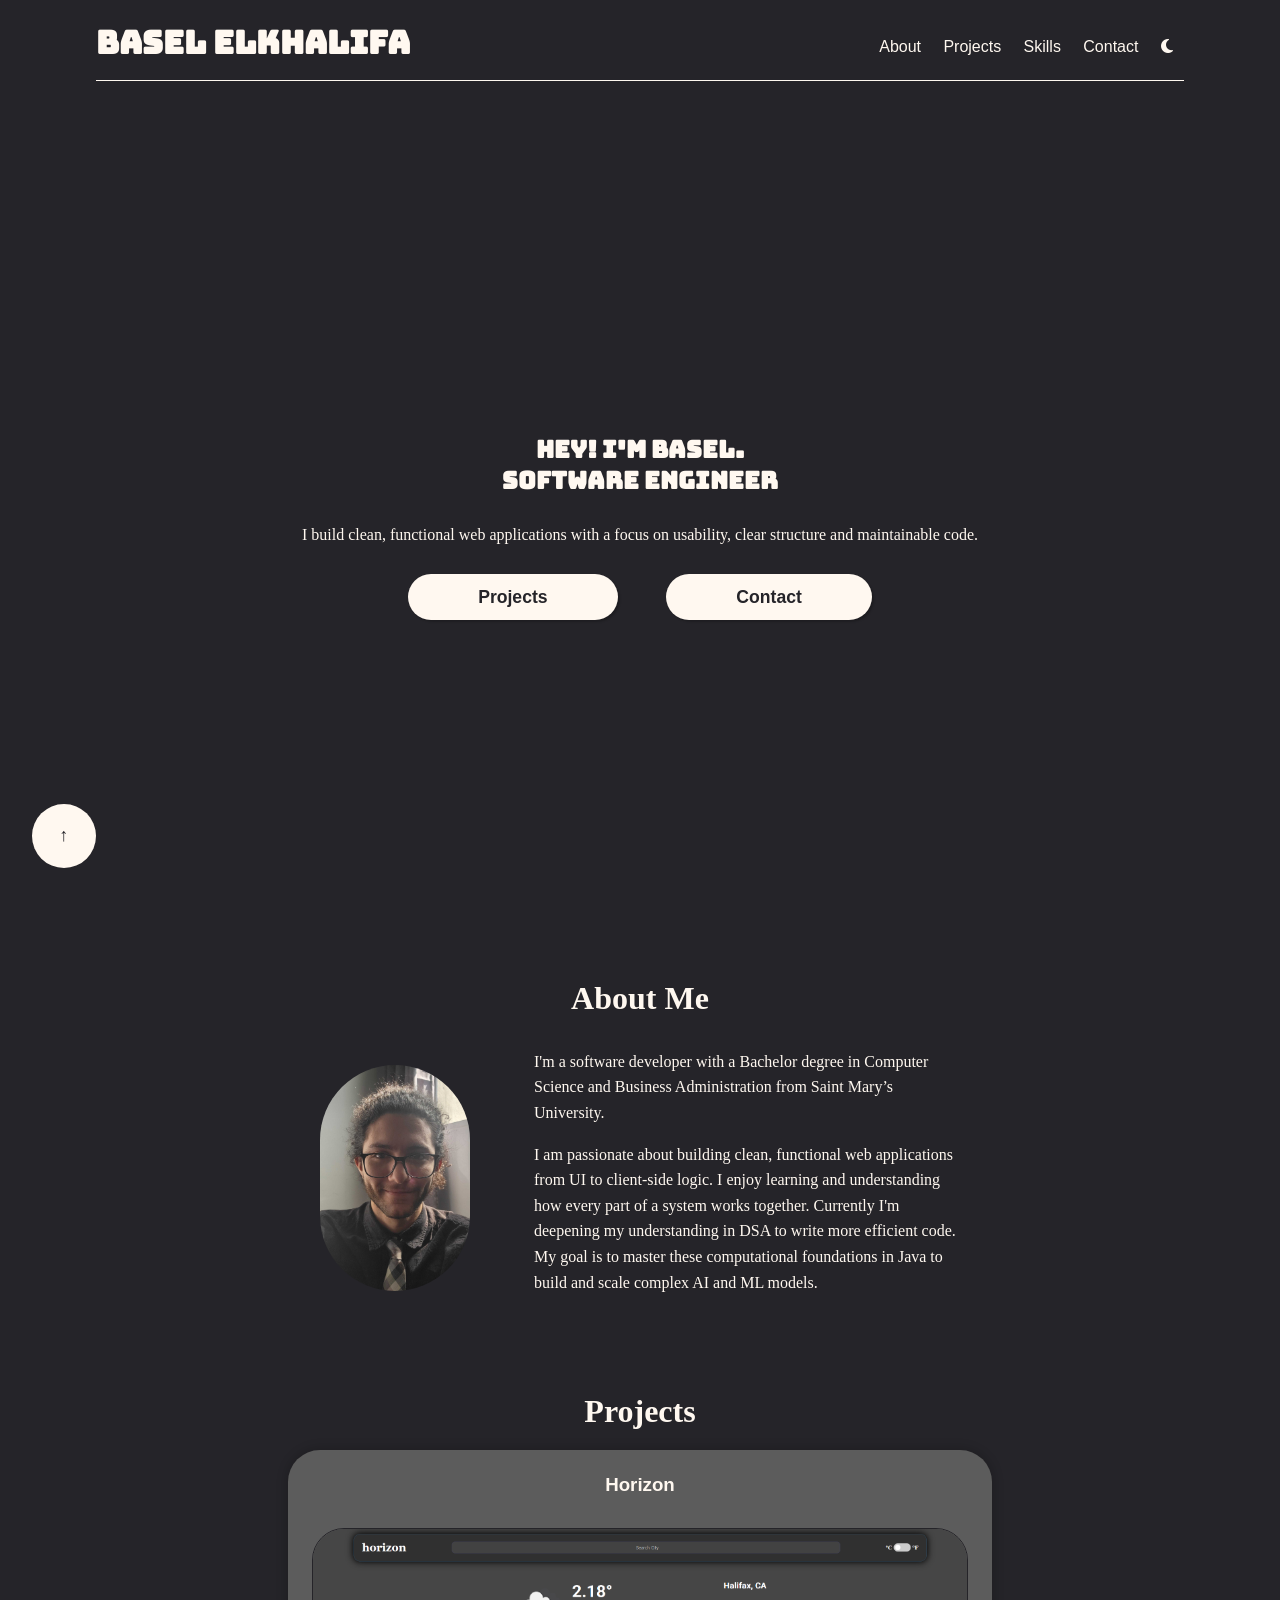
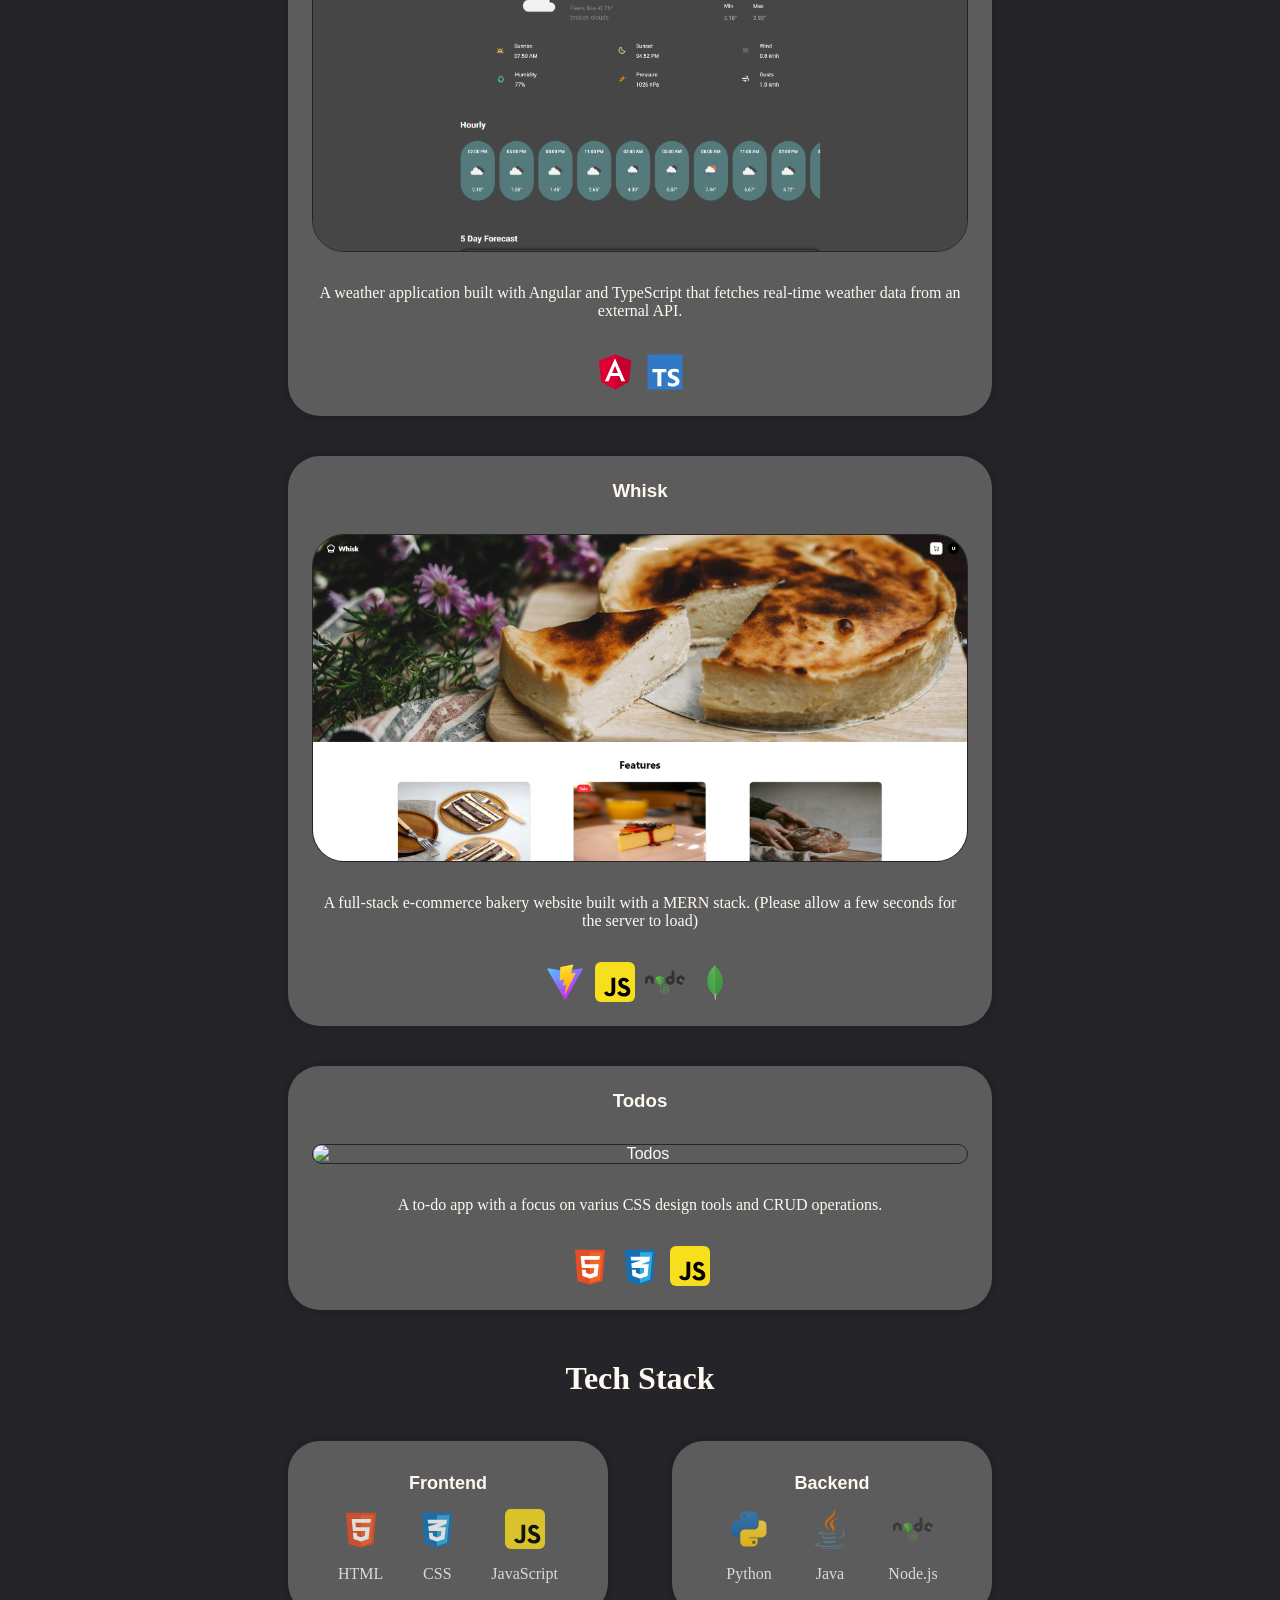
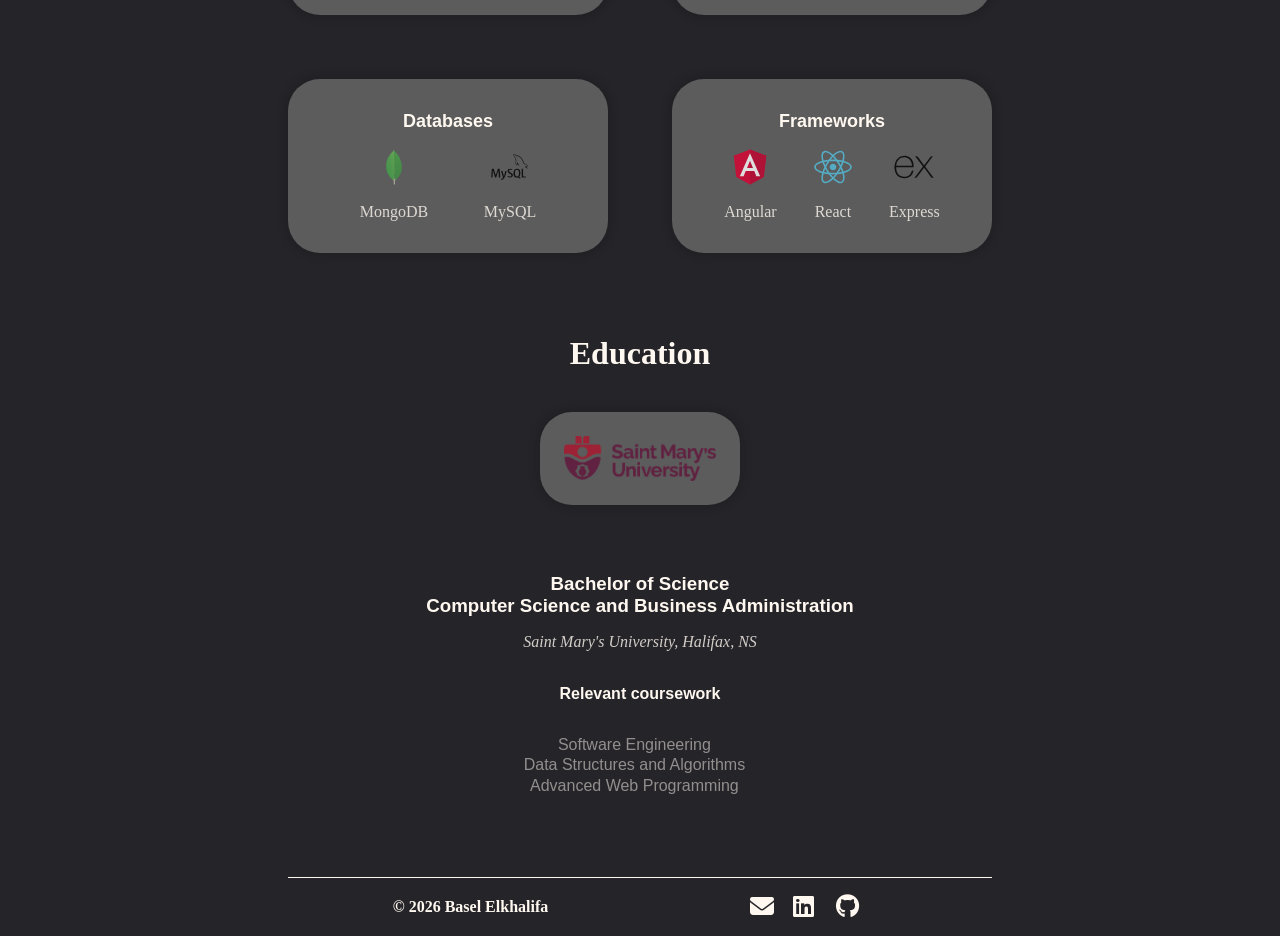
==== index.html @ 052d99d9 "updates" ====
<!doctype html>
<html lang="en">
  <head>
    <meta charset="UTF-8" />
    <meta name="viewport" content="width=device-width, initial-scale=1.0" />
    <title>Basel Elkhalifa</title>

    <!-- CSS -->
    <link rel="stylesheet" href="portfolio.css" />

    <!-- Fonts -->
    <link rel="preconnect" href="https://fonts.googleapis.com" />
    <link rel="preconnect" href="https://fonts.gstatic.com" crossorigin />
    <link
      href="https://fonts.googleapis.com/css2?family=Bungee&family=Roboto:ital,wght@0,100..900;1,100..900&display=swap"
      rel="stylesheet"
    />
    <link
      rel="stylesheet"
      href="https://cdnjs.cloudflare.com/ajax/libs/font-awesome/6.7.2/css/all.min.css"
      integrity="sha512-Evv84Mr4kqVGRNSgIGL/F/aIDqQb7xQ2vcrdIwxfjThSH8CSR7PBEakCr51Ck+w+/U6swU2Im1vVX0SVk9ABhg=="
      crossorigin="anonymous"
      referrerpolicy="no-referrer"
    />
    <script src="components/header.js" type="text/javascript" defer></script>
    <script src="components/footer.js" type="text/javascript" defer></script>
  </head>
  <body>
    <header-component></header-component>
    <main>
      <!-- landing page with call to action -->
      <section class="home" id="home">
        <h1>
          Hey! I'm Basel. <br />
          Software Engineer
        </h1>
        <p>
          I build clean, functional web applications with a focus on usability, clear structure and maintainable code.
        </p>
        <div class="btn-wrapper">
          <a href="#projects" class="calltoact">Projects</a>
          <a href="#contact" class="calltoact">Contact</a>
        </div>
      </section>

      <!-- About section -->
      <section class="about" id="about">
        <h2>About Me</h2>
        <div class="about-container">
          <div class="about-image">
            <img src="images/pic.jpg" alt="" class="headshot" />
          </div>
          <div class="about-entry">
            <p>
              I'm a software developer with a Bachelor degree in Computer Science
              and Business Administration from Saint Mary’s University.
            </p>
            <p>
              I am passionate about building clean, functional web applications from UI to client-side logic. I enjoy learning and understanding
              how every part of a system works together. Currently I'm deepening my understanding in DSA to write more 
              efficient code. My goal is to master these computational foundations in Java to build and scale complex AI and ML models.
            </p>
          </div>
        </div>
      </section>

      <!-- projects section -->
      <section class="projects" id="projects">
        <h2>Projects</h2>
        <div id="project-container" class="project-container"></div>
      </section>

      <!-- skills section -->
      <section class="skills-section" id="skills-section">
        <h2>Tech Stack</h2>
        <div class="skills">
          <div class="skill">
            <h3>Frontend</h3>
            <div class="skills-container">
              <div class="skill-card">
                <img src="images/svgs/html5.svg" alt="" />
                <p>HTML</p>
              </div>
              <div class="skill-card">
                <img src="images/svgs/css3.svg" alt="" />
                <p>CSS</p>
              </div>
              <div class="skill-card">
                <img src="images/svgs/javascript.svg" alt="" />
                <p>JavaScript</p>
              </div>
            </div>
          </div>
          <div class="skill">
            <h3>Backend</h3>
            <div class="skills-container">
              <div class="skill-card">
                <img src="images/svgs/python.svg" alt="" />
                <p>Python</p>
              </div>
              <div class="skill-card">
                <img src="images/svgs/java.svg" alt="" />
                <p>Java</p>
              </div>
              <div class="skill-card">
                <img src="images/svgs/nodejs.svg" alt="" />
                <p>Node.js</p>
              </div>
            </div>
          </div>

          <div class="skill">
            <h3>Databases</h3>
            <div class="skills-container">
              <div class="skill-card">
                <img src="images/svgs/mongodb.svg" alt="" />
                <p>MongoDB</p>
              </div>
              <div class="skill-card">
                <img src="images/svgs/mysql.svg" alt="" />
                <p>MySQL</p>
              </div>
            </div>
          </div>
          <div class="skill">
            <h3>Frameworks</h3>
            <div class="skills-container">
              <div class="skill-card">
                <img src="images/svgs/angular.svg" alt="" />
                <p>Angular</p>
              </div>
              <div class="skill-card">
                <img src="images/svgs/react.svg" alt="" />
                <p>React</p>
              </div>
              <div class="skill-card">
                <img src="images/svgs/express.svg" alt="" />
                <p>Express</p>
              </div>
            </div>
          </div>
        </div>
      </section>

      <!-- education section -->
      <section class="education" id="education">
        <h2>Education</h2>

        <div class="edu-entry">
          <div class="edu-logo">
            <img src="images/smu-logo.png" alt="" />
          </div>
          <div class="edu-details">
            <h3>
              Bachelor of Science <br>
              Computer Science and Business Administration
            </h3>
            <p class="school">Saint Mary's University, Halifax, NS</p>
            <img src="" alt="" class="school-logo" />

            <h4 class="coursework-header">Relevant coursework</h4>
            <ol class="coursework">
              <li>Software Engineering</li>
              <li>Data Structures and Algorithms</li>
              <li>Advanced Web Programming</li>
            </ol>
          </div>
        </div>
      </section>

    </main>
    <footer-component></footer-component>
    <script src="js/portfolio.js"></script>
  </body>
</html>
---- portfolio.css ----
/* top level css */
:root {
  color-scheme: light dark;
  --bg: #252429;
  --text: #fff8f0;
  --accent: #5c5c5c;
}

[data-theme="light"] {
  --bg: #e2e2e2;
  --text: #222433;
  --accent: #ffffff;
}

* {
  box-sizing: border-box;
  margin: 0;
  padding: 0;
  transition-duration: 300ms;
}

html {
  scroll-behavior: smooth;
  font-family: 'Noto sans', sans-serif;
  overflow-x: hidden;
}

h1 {
  font-family: 'Bungee', sans-serif;
}

h2,
h3 {
  font-family: 'Noto Sans', sans-serif;
  font-weight: bolder;
}

p {
  font-family: Georgia, 'Times New Roman', Times, serif;
}

body {
  background-color: var(--bg);
  color: var(--text);
  display: flex;
  flex-direction: column;
  gap: 24px;
  min-height: 100vh;
  padding-top: 1.3rem;
}

header,
main,
footer {
  max-width: 100%;
  margin: 0 auto;
  width: 55vw;
}

header {
  width: 85vw;
  display: flex;
  justify-content: space-between;
  align-items: center;
  padding-bottom: 1rem;
  border-bottom: 1px solid var(--text);
}

main {
  flex-direction: column;
  display: flex;
}

/* Navbar */
nav {
  padding-top: 10px;
  float: right;
}

ul {
  font-size: 16px;
  list-style: none;
  display: flex;
  margin: 0;
  padding: 0;
}

li,
a {
  padding-right: 0.7rem;
  text-decoration: none;
  list-style: none;
}

li:hover {
  cursor: pointer;
}

.menu-toggle {
  display: none;
  background: none;
  border: none;
  color: white;
  font-size: 1.8rem;
  cursor: pointer;
}

/* Links in navbar */
.dest {
  color: var(--text);
  text-decoration: none;
  transition: 0.15s ease;
}

.dest:hover {
  opacity: 0.7;
  ;
  transform: scale(1.1);
}

/* home css */
.home {
  display: flex;
  flex-direction: column;
  justify-content: center;
  align-items: center;
  height: 95vh;
  width: 100%;
  position: relative;
  text-align: center;
  gap: 10px;
}

.btn-wrapper {
  display: flex;
  gap: 3rem;
  text-align: center;
}

.calltoact {
  border: none;
  border-radius: 3em;
  box-shadow: 2px 2px 2px rgba(0, 0, 0, 0.2);
  display: inline-block;
  font-size: 1.1em;
  font-weight: 600;
  padding: 0.7em 4em;
  width: auto;
  background-color: var(--text);
  color: var(--bg) !important;
}

.calltoact:hover {
  background-color: #777;
}

.top-btn {
  border-radius: 50%;
  width: 4rem;
  height: 4rem;
  position: fixed;
  bottom: 2rem;
  left: 2rem;
  font-size: large;
  background-color: var(--text);
  color: var(--bg);
  padding: 1.3rem 1.7rem;
}

.top-btn:hover {
  transition: background-color 1s;
  opacity: 0.7;
}

/* Section spacing */
section {
  padding-bottom: 30px;
}

section>* {
  padding-top: 20px;
}

section h2 {
  display: flex;
  justify-content: center;
  font-weight: 700;
  font-size: 2rem;
  font-family: "Noto Sans";
}

/* About section */
.about-container {
  display: flex;
  justify-content: center;
  align-items: center;
  padding: 2em;
  gap: 4rem;
}

.about-entry p {
  margin-bottom: 1rem;
  line-height: 1.6;
}

.headshot {
  width: 150px;
  border-radius: 5rem;
}

/* Project section */
.project-container {
  display: grid;
  gap: 2.5rem;
}

.project-card {
  display: flex;
  flex-direction: column;
  align-items: center;
  text-align: center;
  gap: 2rem;
  background: var(--accent);
  color: var(--text);
  padding: 24px;
  border-radius: 2rem;
  box-shadow: 0px 0px 10px 3px rgba(0, 0, 0, 0.15);
}

.project-card:hover {
  cursor: pointer;
  transition: 100ms;
  transform: translateY(-5px);
}

.project-card a {
  color: var(--text);
  font-weight: bold;
}

.project-card a:hover {
  text-decoration: underline;
}

/* skills section */
.skills {
  display: grid;
  grid-template-columns: 1fr 1fr;
  gap: 4rem;
  margin-top: 1.5rem;
  width: 100%;
}

.skills-container {
  display: flex;
  justify-content: space-evenly;
  gap: 1rem;
  padding-top: 10px;
}

.skill {
  width: 100%;
  display: flex;
  flex-direction: column;
  background-color: var(--accent);
  gap: 5px;
  padding: 2rem;
  border-radius: 2rem;
  box-shadow: 0px 0px 10px 3px rgba(0, 0, 0, 0.15);
}

.skill>h3 {
  font-size: large;
  align-self: center;
}

.skill-card {
  display: flex;
  flex-direction: column;
  gap: 1rem;
  opacity: 0.8;
  align-items: center;
}

.skill-tech {
  display: flex;
  gap: 10px;
  justify-content: center;
  align-items: center;
}

.skill-card>img,
.skill-tech>img {
  width: 40px;
}

.skill-card:hover {
  transform: scale(1.1);
  opacity: 1;
}

/* education section */
.education {
  padding: 2em 0;
}

.edu-entry {
  display: flex;
  flex-direction: column;
  align-items: center;
  gap: 3rem;
  padding: 1.5rem;
  border-radius: 12px;
  text-align: center;
}

.edu-logo img {
  background-color: var(--accent);
  padding: 1.5rem;
  border-radius: 2rem;
  width: 200px;
  margin: 1rem;
  box-shadow: 0px 0px 10px 3px rgba(0, 0, 0, 0.15);
}

.edu-details>h3 {
  width: 80vw;
}

.edu-details .school {
  font-style: italic;
  opacity: 0.8;
  margin: 1rem;
}

.school {
  margin-bottom: 1rem;
}

.coursework {
  flex-direction: column;
}

.coursework-header {
  padding-bottom: 2rem;
}

.coursework li {
  color: var(--text);
  opacity: 0.5;
  cursor: text;
  line-height: 1.3rem;
}

/* contact section */
.contact a {
  display: inline-block;
  margin-right: 1rem;
  font-weight: bold;
}

/* footer */
footer {
  border-top: 1px solid var(--text);
  padding: 20px 0px;
  font-weight: 600;
  display: flex;
  justify-content: space-around;
}

.footer-links i {
  color: var(--text);
  width: 2rem;
  scale: 150%;
}

/* Project page css */
#project-detail {
  margin: 0 auto;
  padding: 2.5rem 1.5rem;
  display: flex;
  flex-direction: column;
}

#project-detail section {
  display: flex;
  flex-direction: column;
  gap: 0.75rem;
}

#project-detail h2 {
  font-size: 1.4rem;
  border-bottom: 2px solid var(--text);
  padding-bottom: 0.3rem;
  justify-content: start;
}

.project-landing {
  display: grid;
  grid-template-columns: 1.2fr 1fr;
  gap: 2.5rem;
  align-items: center;
  min-height: 85vh;
}

.landing-text h1 {
  font-size: 2.2rem;
  margin-bottom: 0.5rem;
}

.landing-text p {
  line-height: 1.6;
  opacity: 0.9;
}

#project-tech {
  display: flex;
  gap: 1rem;
  flex-wrap: wrap;
}

#project-tech img {
  width: 4rem;
  height: 4rem;
  background: var(--accent);
  padding: 0.5rem;
  border-radius: 50%;
}

.projectImg {
  align-self: center;
}

#project-image {
  width: 100%;
  border-radius: 12px;
}

.landing-text h1 {
  display: flex;
  justify-content: center;
}

#project-features {
  list-style: none;
  padding-left: 0;
}

#project-features li {
  display: flex;
  padding-left: 1.2rem;
  position: relative;
  flex-direction: column;
}

#project-features li::before {
  content: "-";
  position: absolute;
  left: 0;
  color: var(--accent);
}

.project-links {
  display: flex;
  gap: 1.2rem;
  margin-top: 1rem;
}

.project-links a {
  padding: 0.6rem 1.2rem;
  border-radius: 8px;
  background-color: var(--bg);
  color: var(--text);
  font-weight: 600;
  text-decoration: none;
}

.project-links a:hover {
  opacity: 0.75;
}

.footer-links {
  display: flex;
}

@media only screen and (max-width: 1000px) {
  .skills-container {
    flex-direction: column;
  }

  .skill-card {
    flex-direction: row;
  }
}

@media only screen and (max-width: 600px) {

  body {
    width: 100vw;
  }

  header {
    position: relative;
  }

  .menu-toggle {
    display: block;
  }

  .menu-links {
    display: none;
    width: stretch;
    position: absolute;
    background-color: var(--bg);
    right: 0;
    top: 103px;
    padding: 20px;
    box-shadow: 0 4px 10px rgba(0, 0, 0, 0.1);
    z-index: 1000;
  }

  .menu-links.active {
    display: flex;
    transition-duration: 500ms;
  }

  .btn-wrapper {
    flex-direction: column;
    gap: 1rem;
  }

  .about-container {
    flex-direction: column;
    padding: 0;
    padding-top: 20px;

  }

  .project-container,
  .skills {
    grid-template-columns: 1fr;
    padding: 0;
    padding-top: 20px;
  }

  .footer-links {
    justify-content: center;
  }

  footer {
    flex-direction: column;
    gap: 1.5rem;
  }

  .top-btn {
    display: none;
  }
}
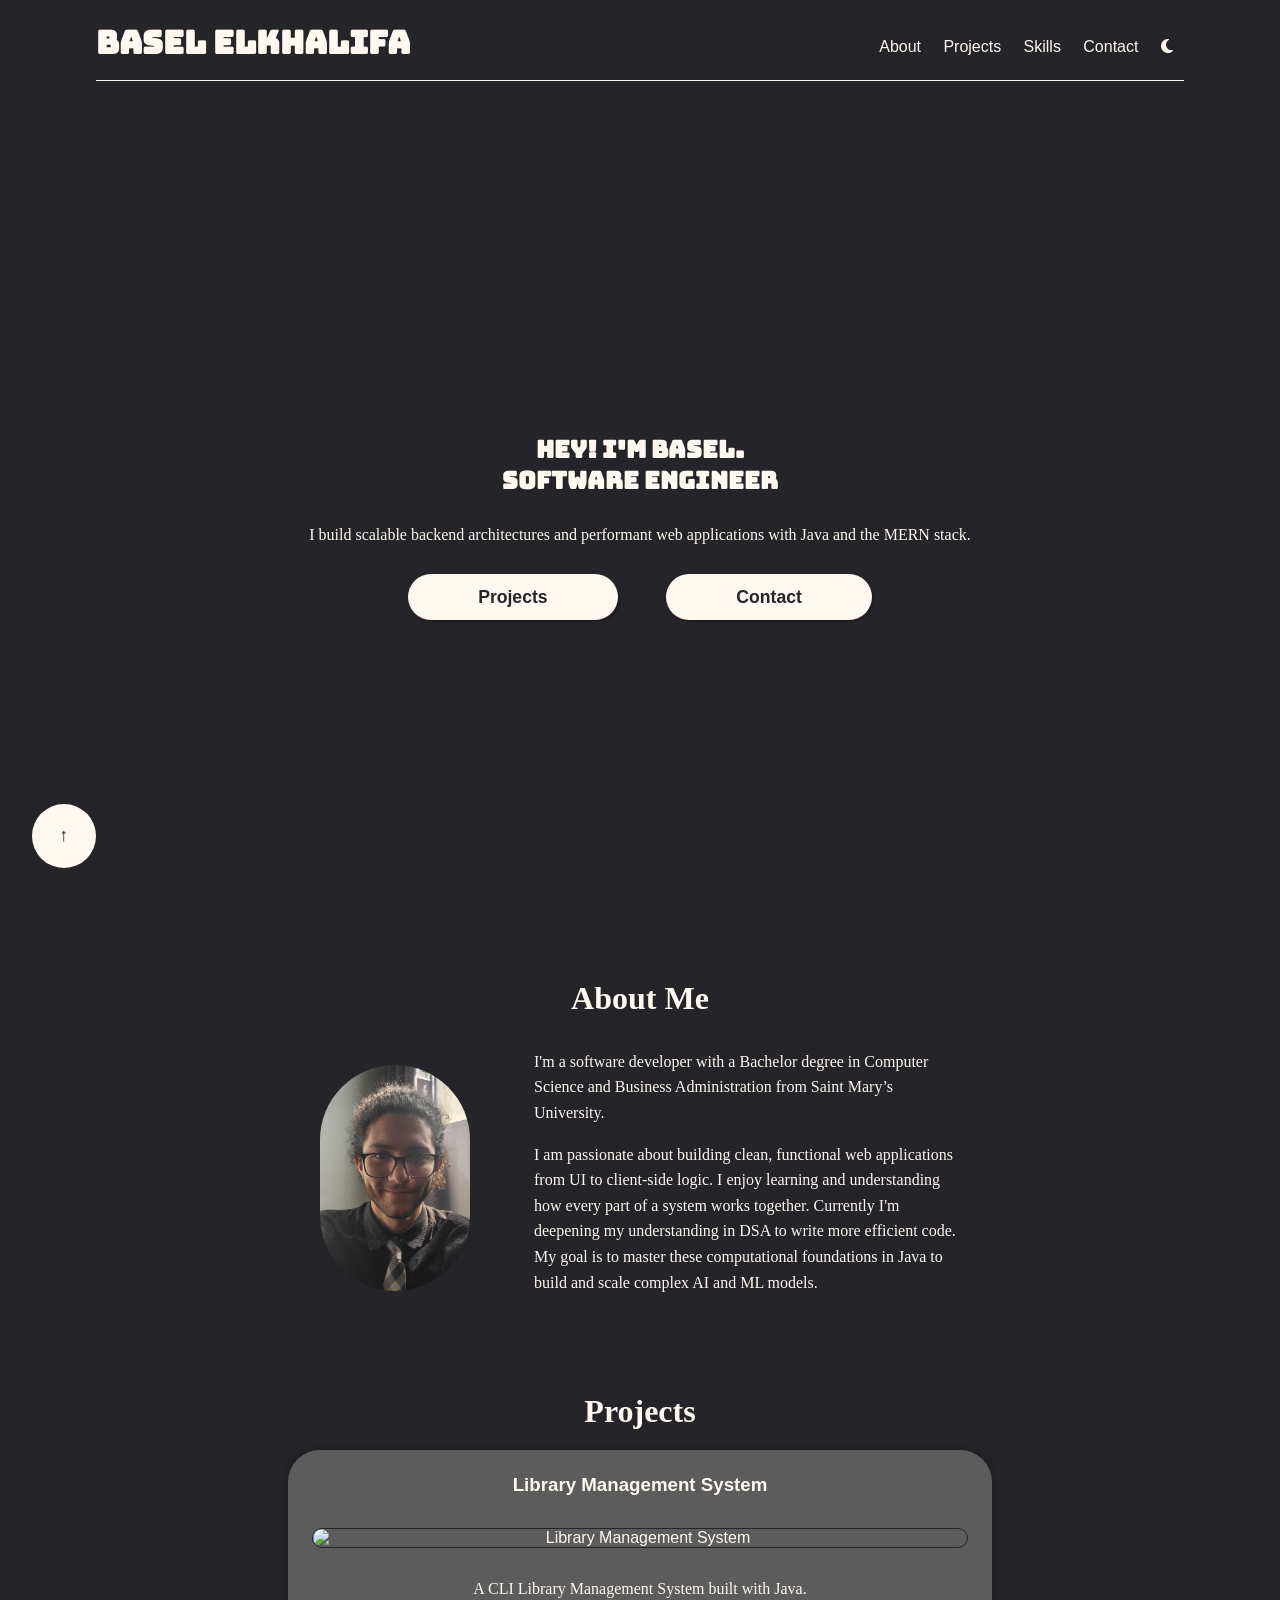
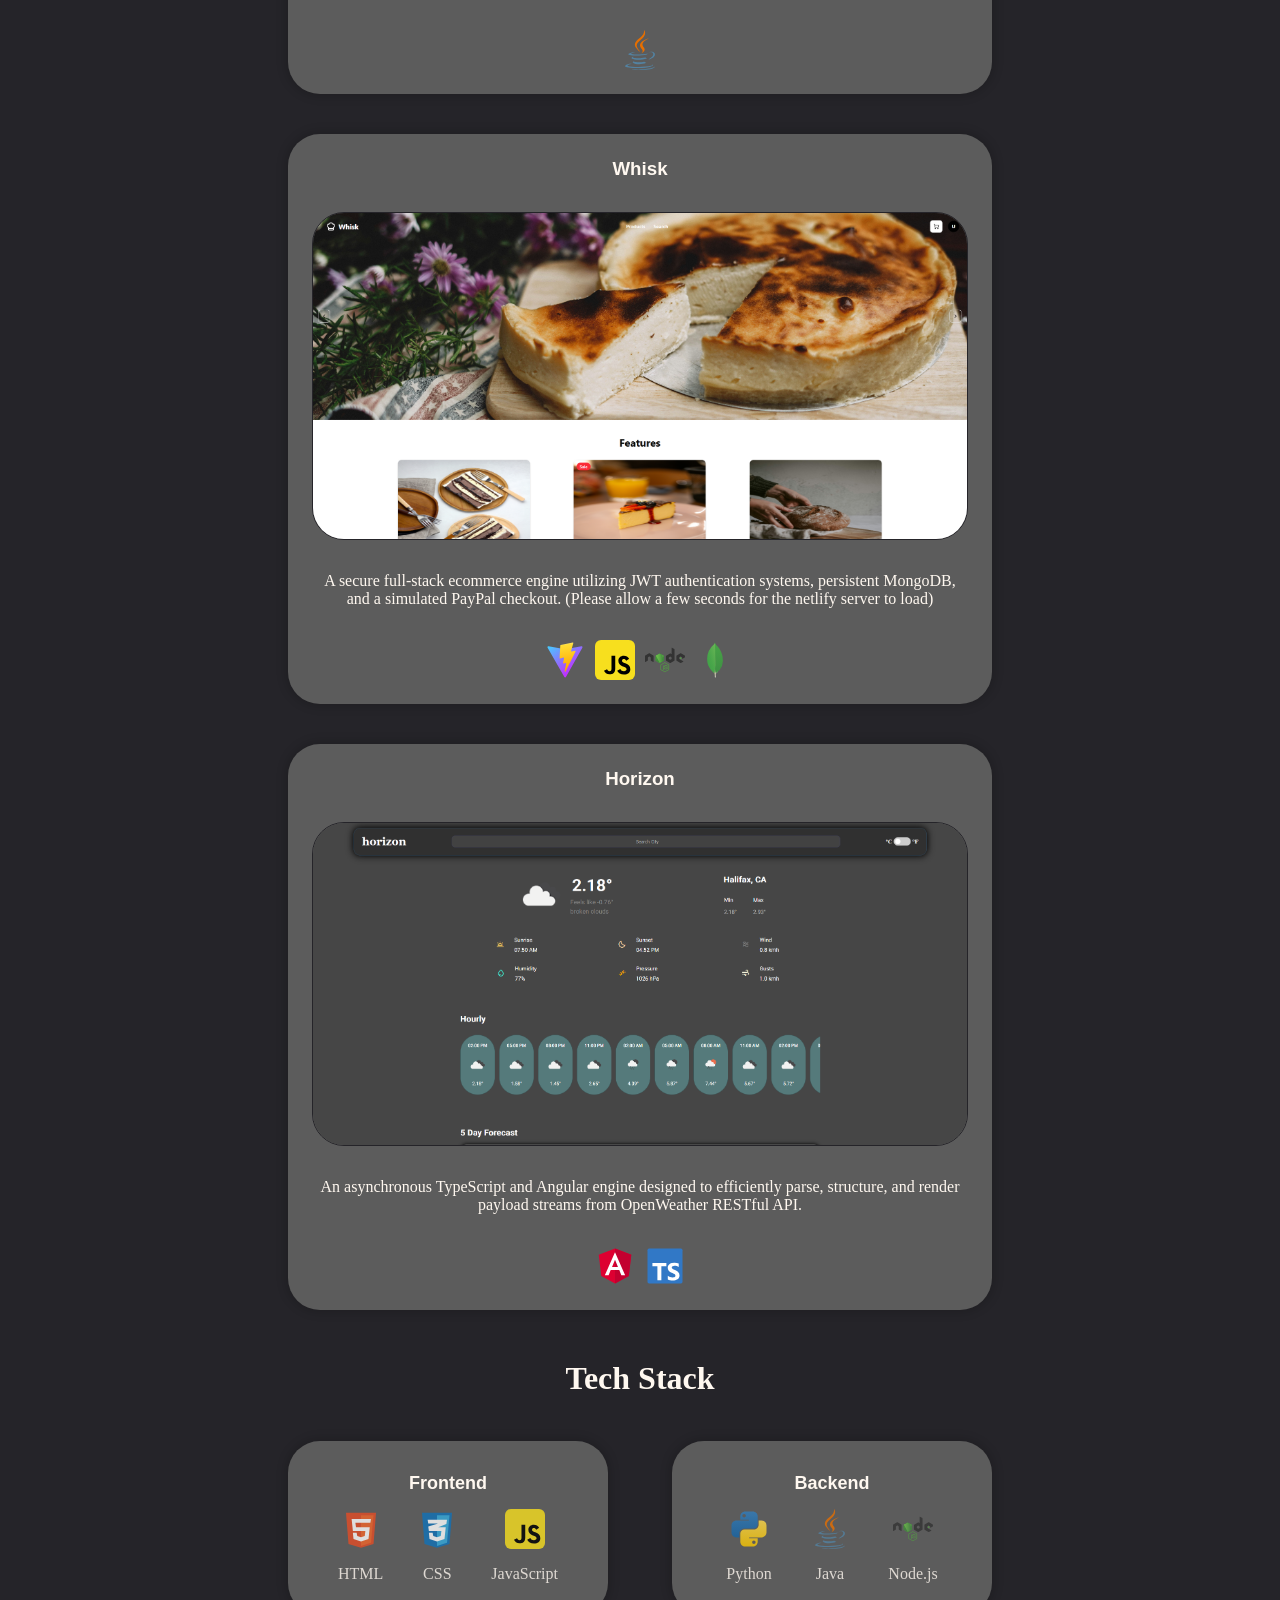
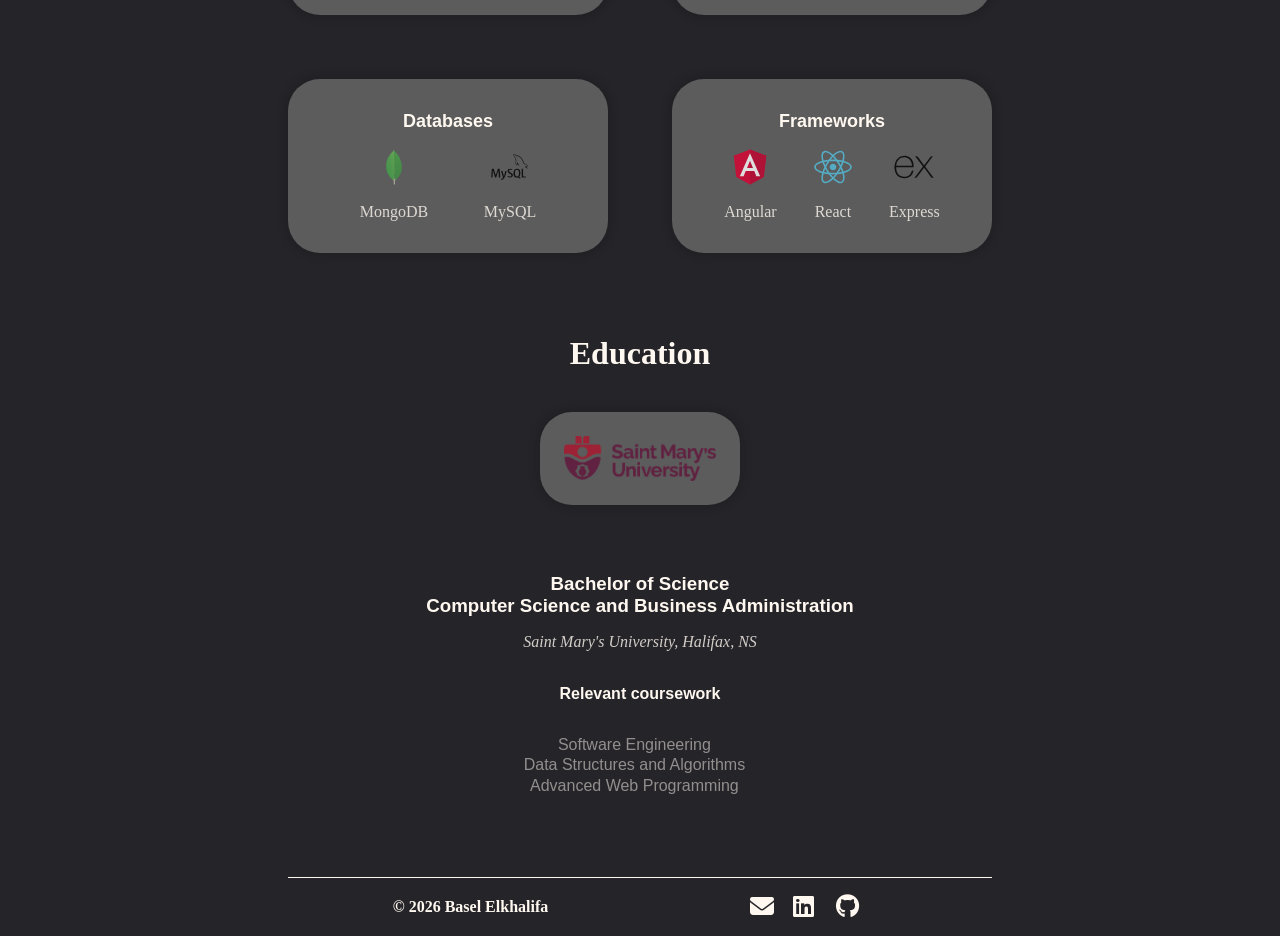
==== commit 85563439: "added project and some contect changes" ====
--- a/index.html
+++ b/index.html
@@ -35,7 +35,7 @@
           Software Engineer
         </h1>
         <p>
-          I build clean, functional web applications with a focus on usability, clear structure and maintainable code.
+        I build scalable backend architectures and performant web applications with Java and the MERN stack.
         </p>
         <div class="btn-wrapper">
           <a href="#projects" class="calltoact">Projects</a>
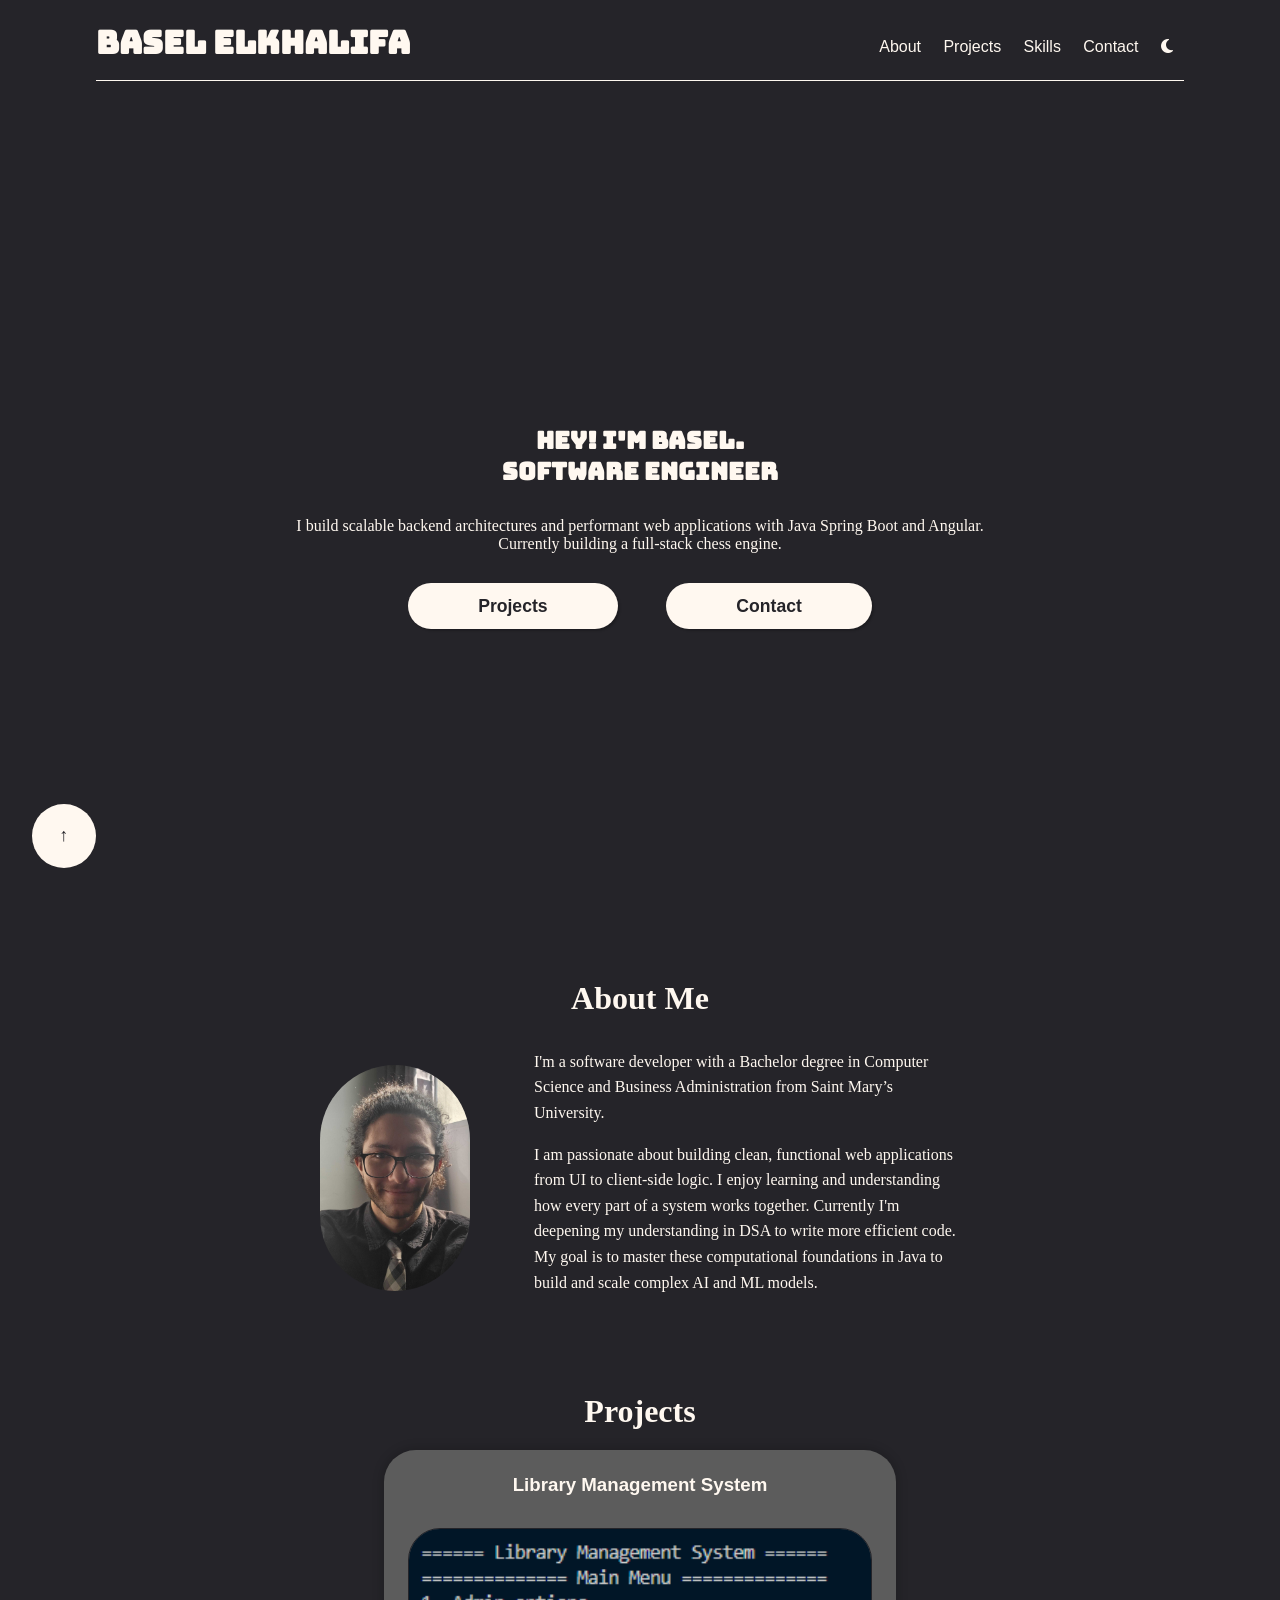
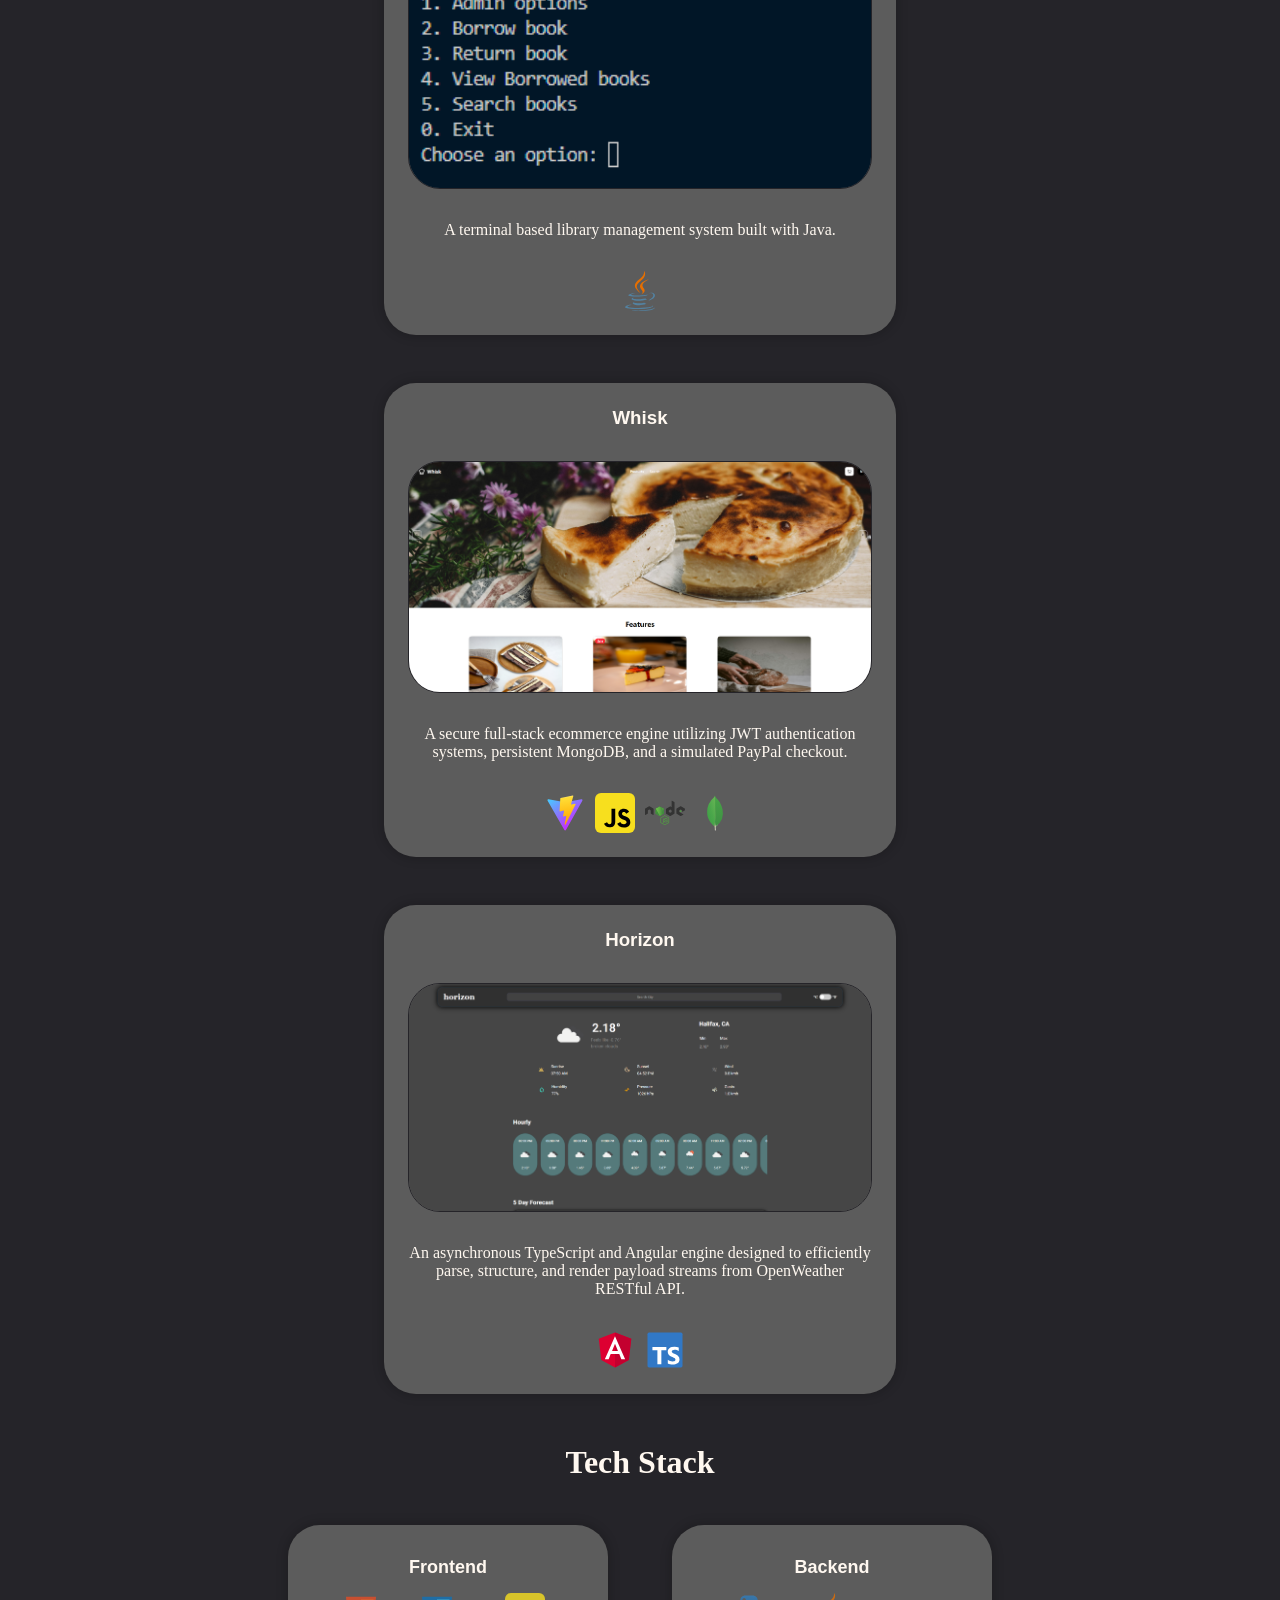
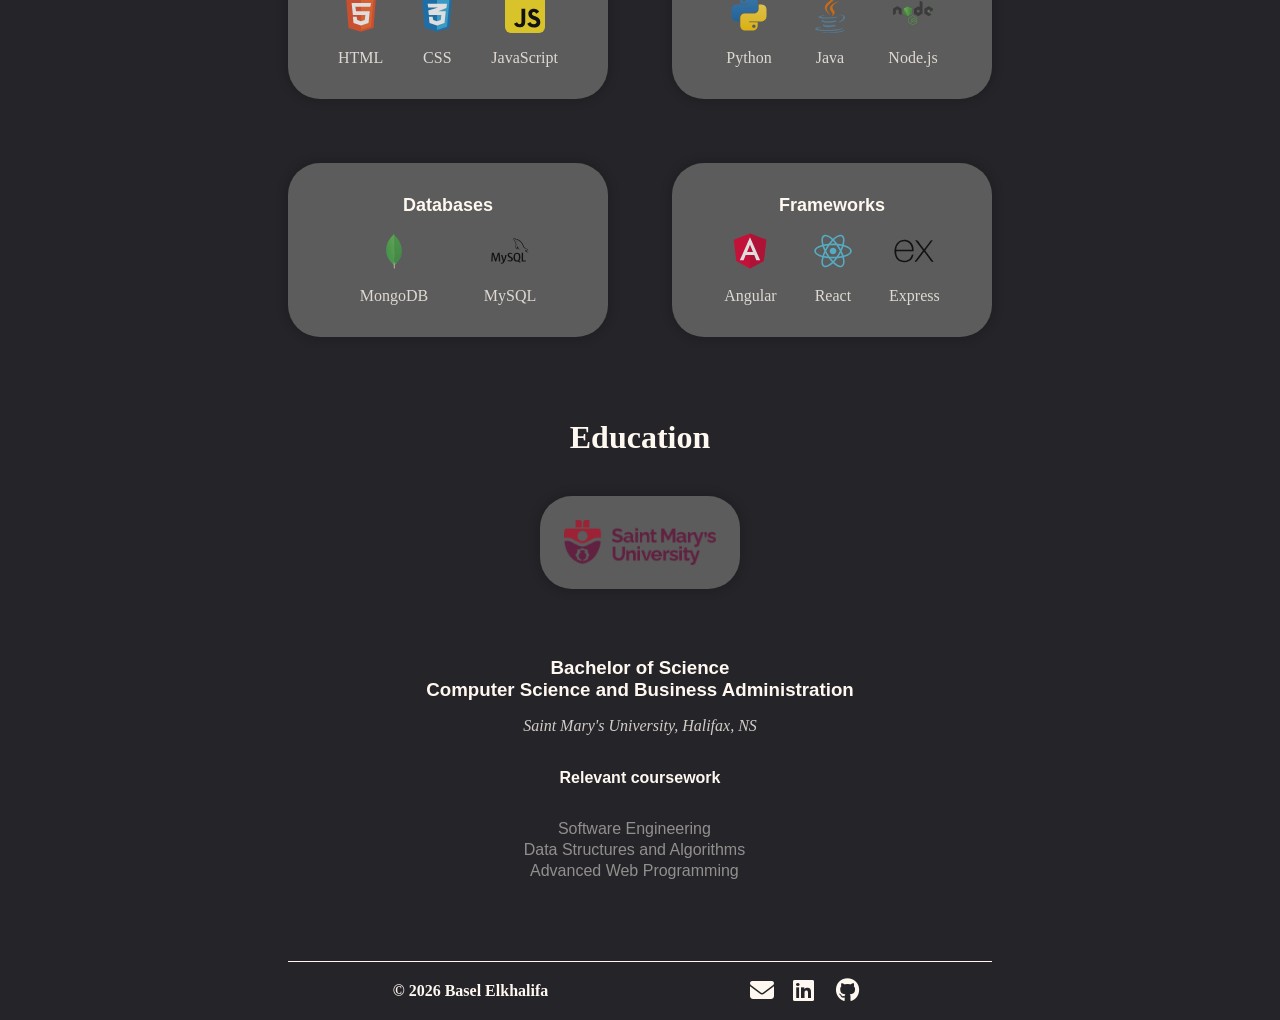
==== commit 48d55cd9: "css changes" ====
--- a/index.html
+++ b/index.html
@@ -35,7 +35,8 @@
           Software Engineer
         </h1>
         <p>
-        I build scalable backend architectures and performant web applications with Java and the MERN stack.
+        I build scalable backend architectures and performant web applications with Java Spring Boot and Angular.
+        Currently building a full-stack chess engine.
         </p>
         <div class="btn-wrapper">
           <a href="#projects" class="calltoact">Projects</a>
--- a/portfolio.css
+++ b/portfolio.css
@@ -211,7 +211,8 @@
 /* Project section */
 .project-container {
   display: grid;
-  gap: 2.5rem;
+  gap: 3rem;
+  place-items: center;
 }
 
 .project-card {
@@ -225,6 +226,7 @@
   padding: 24px;
   border-radius: 2rem;
   box-shadow: 0px 0px 10px 3px rgba(0, 0, 0, 0.15);
+  width: 40vw;
 }
 
 .project-card:hover {
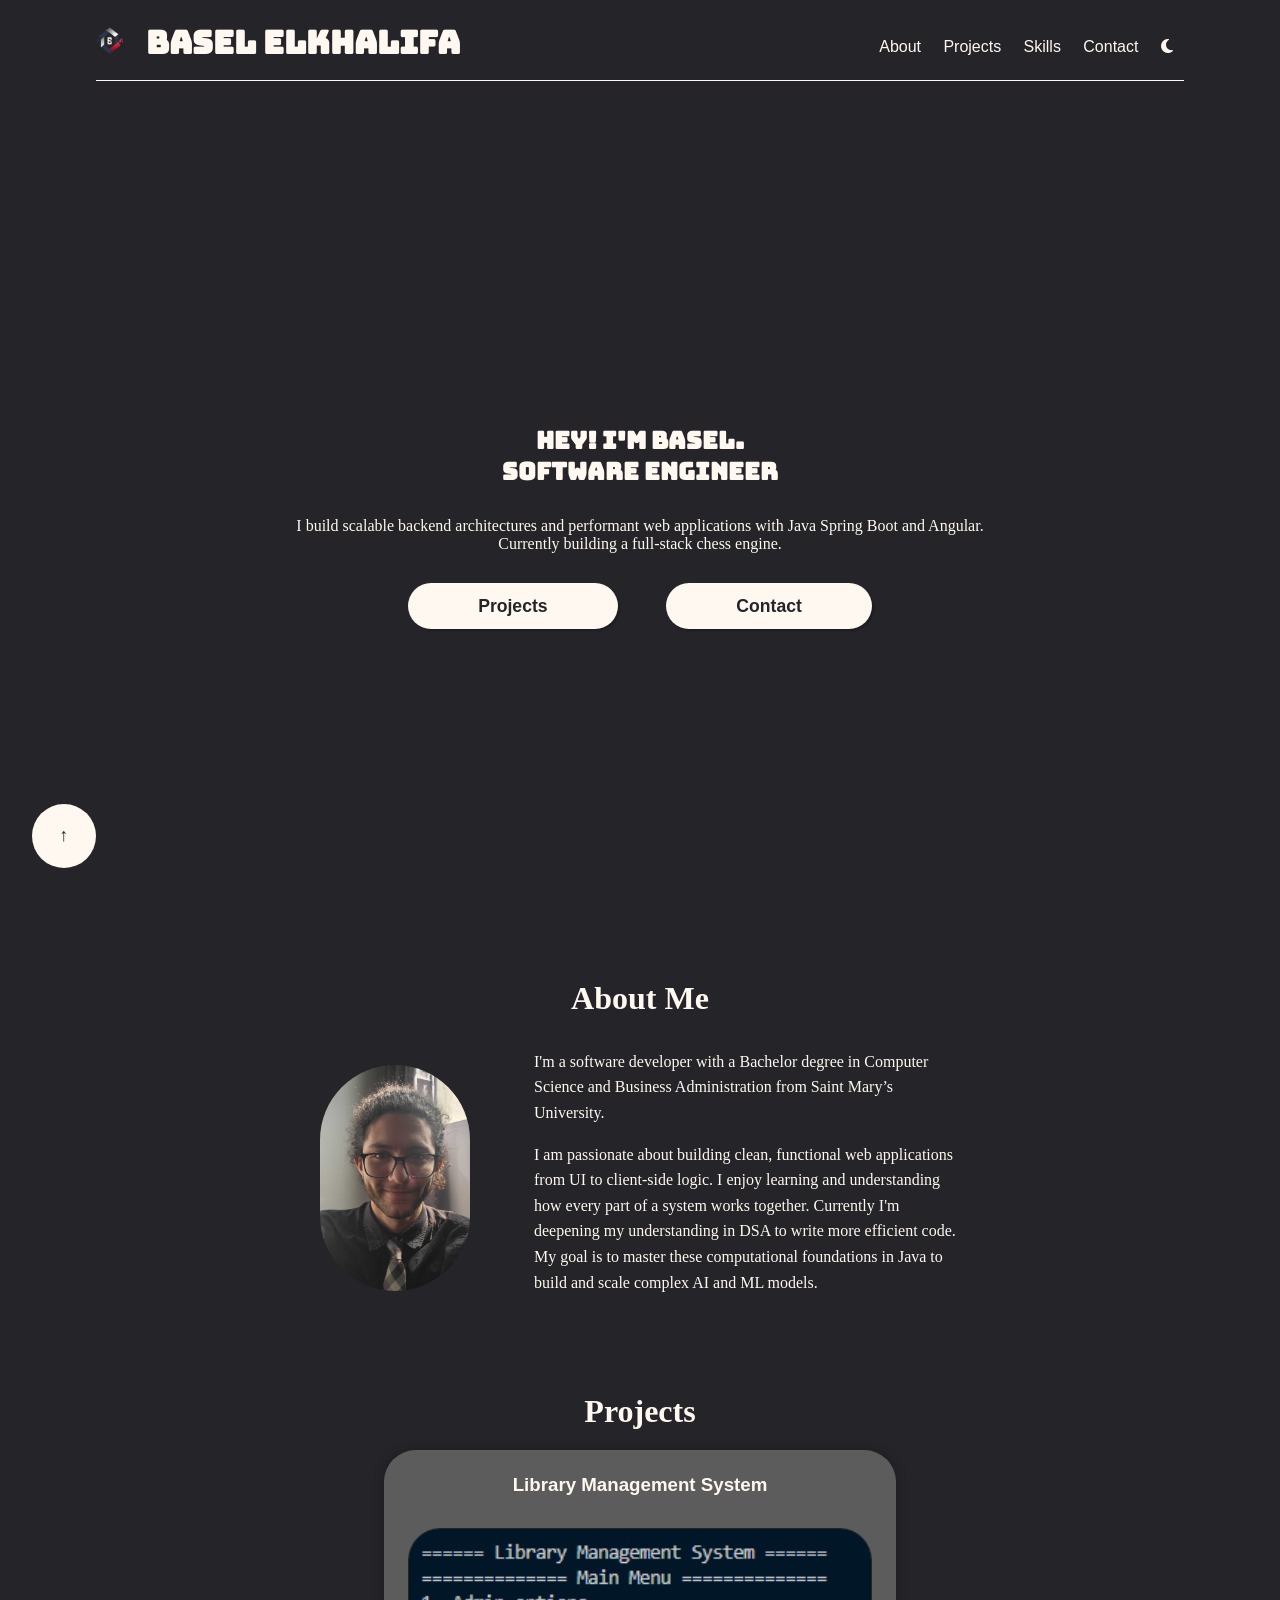
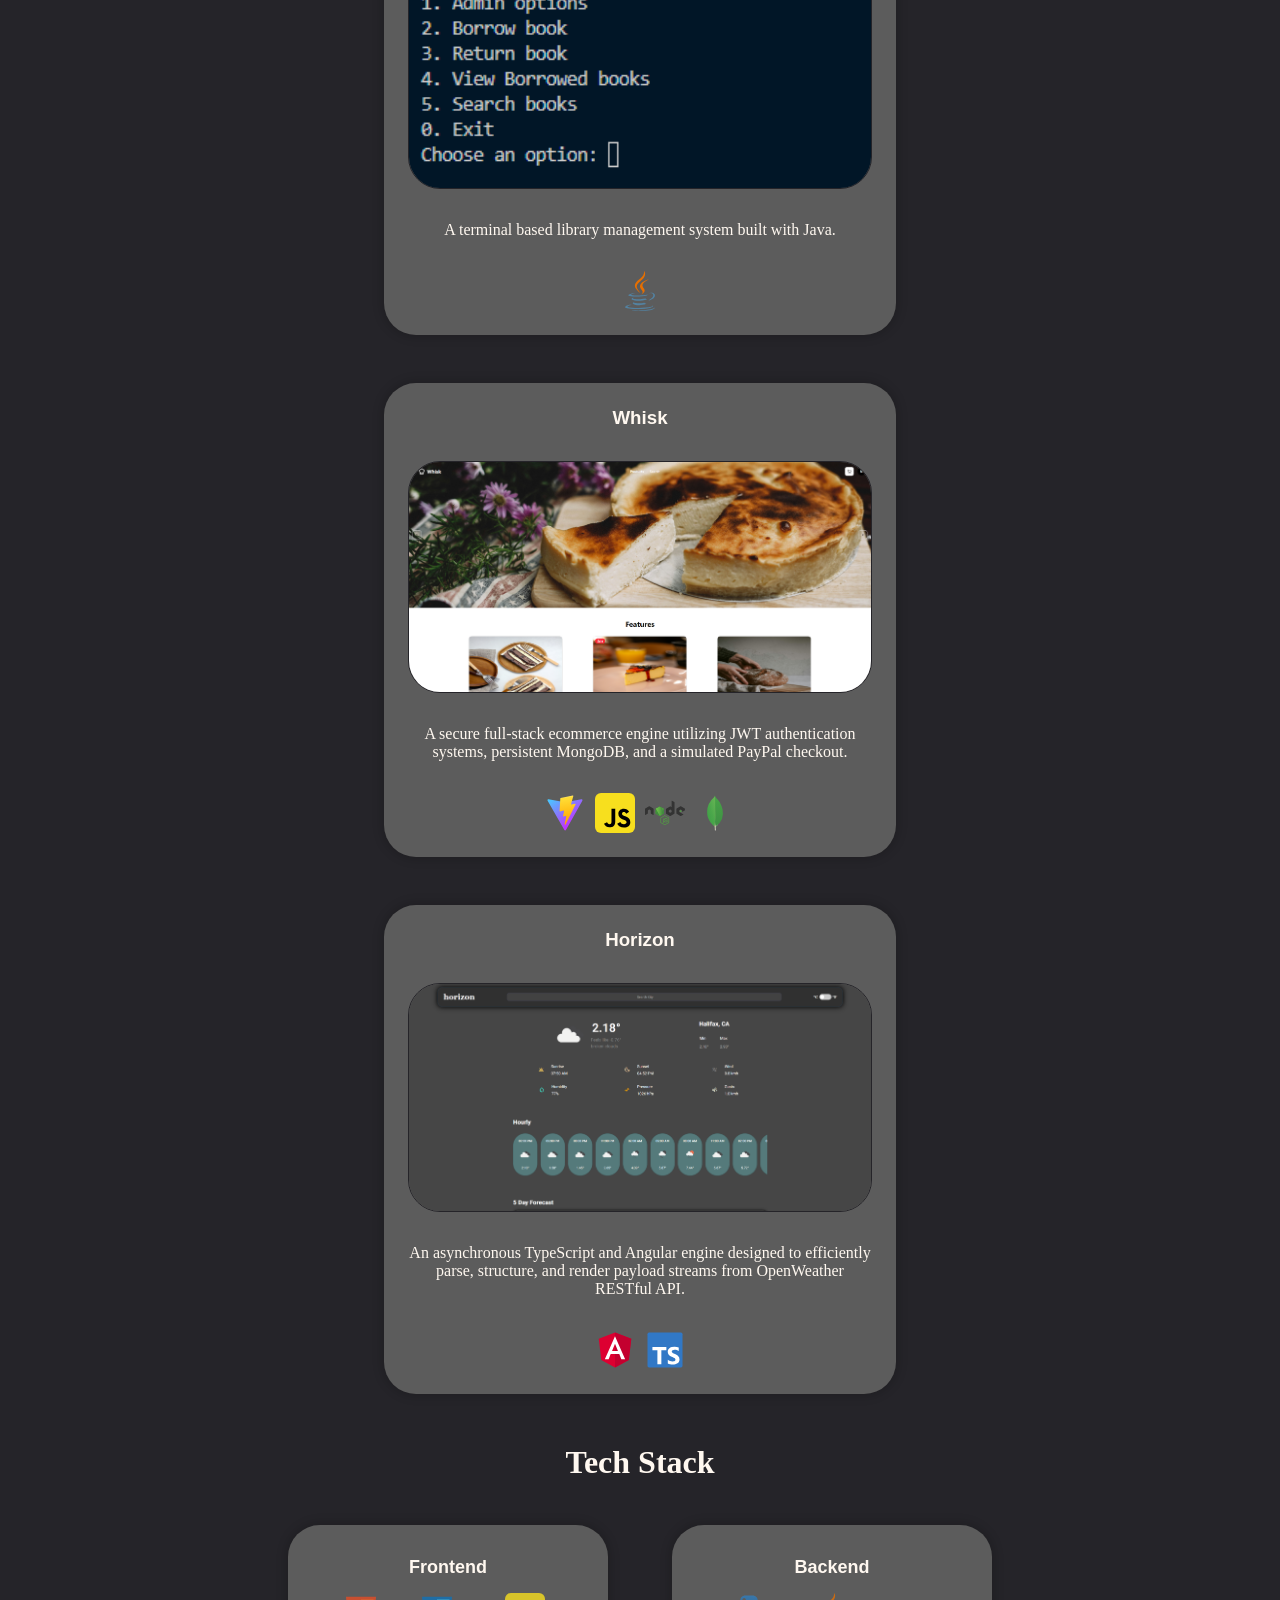
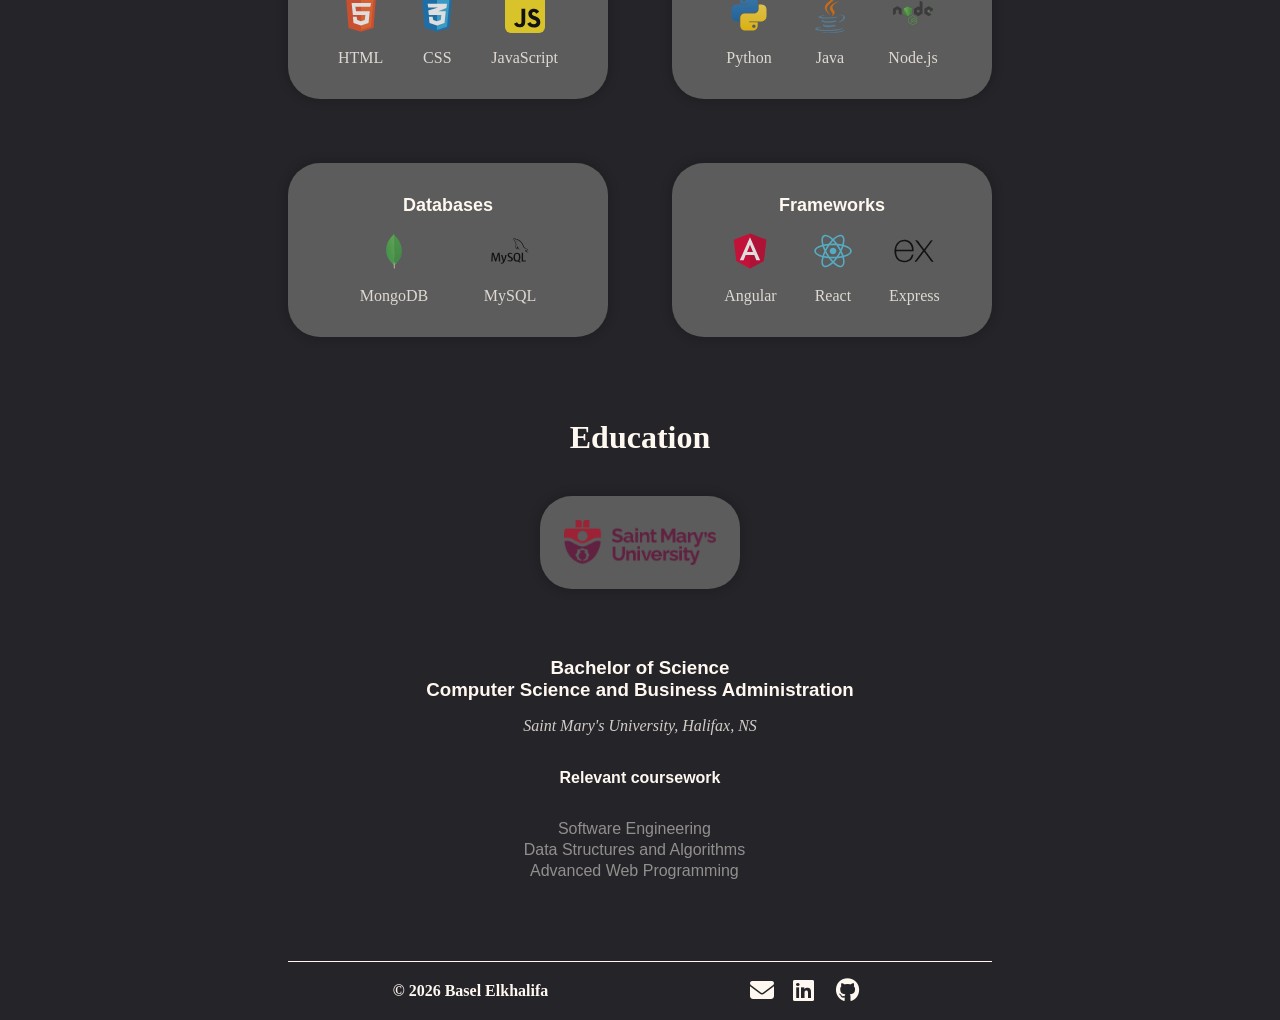
==== commit 81959a04: "visual update" ====
--- a/index.html
+++ b/index.html
@@ -15,6 +15,7 @@
       href="https://fonts.googleapis.com/css2?family=Bungee&family=Roboto:ital,wght@0,100..900;1,100..900&display=swap"
       rel="stylesheet"
     />
+    <link rel="icon" href="/images/favicon.png" type="images/x-icon">
     <link
       rel="stylesheet"
       href="https://cdnjs.cloudflare.com/ajax/libs/font-awesome/6.7.2/css/all.min.css"
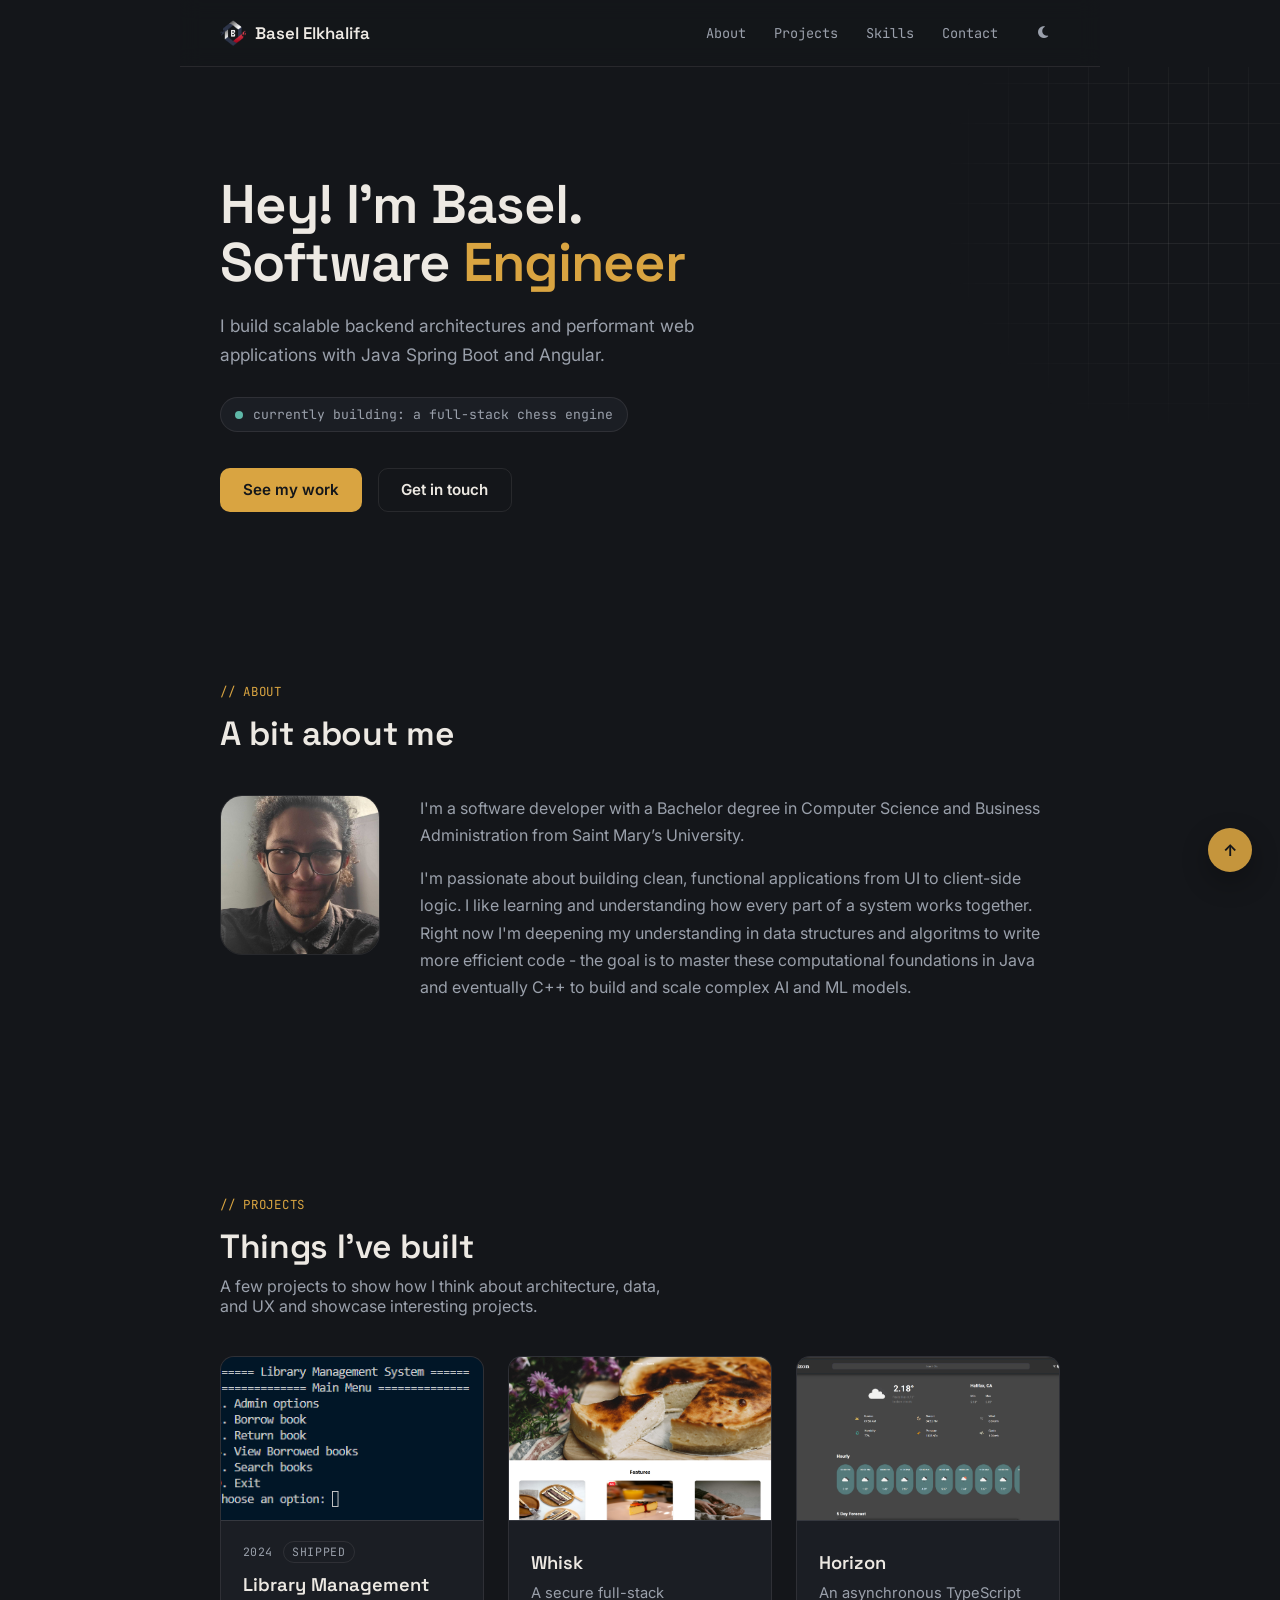
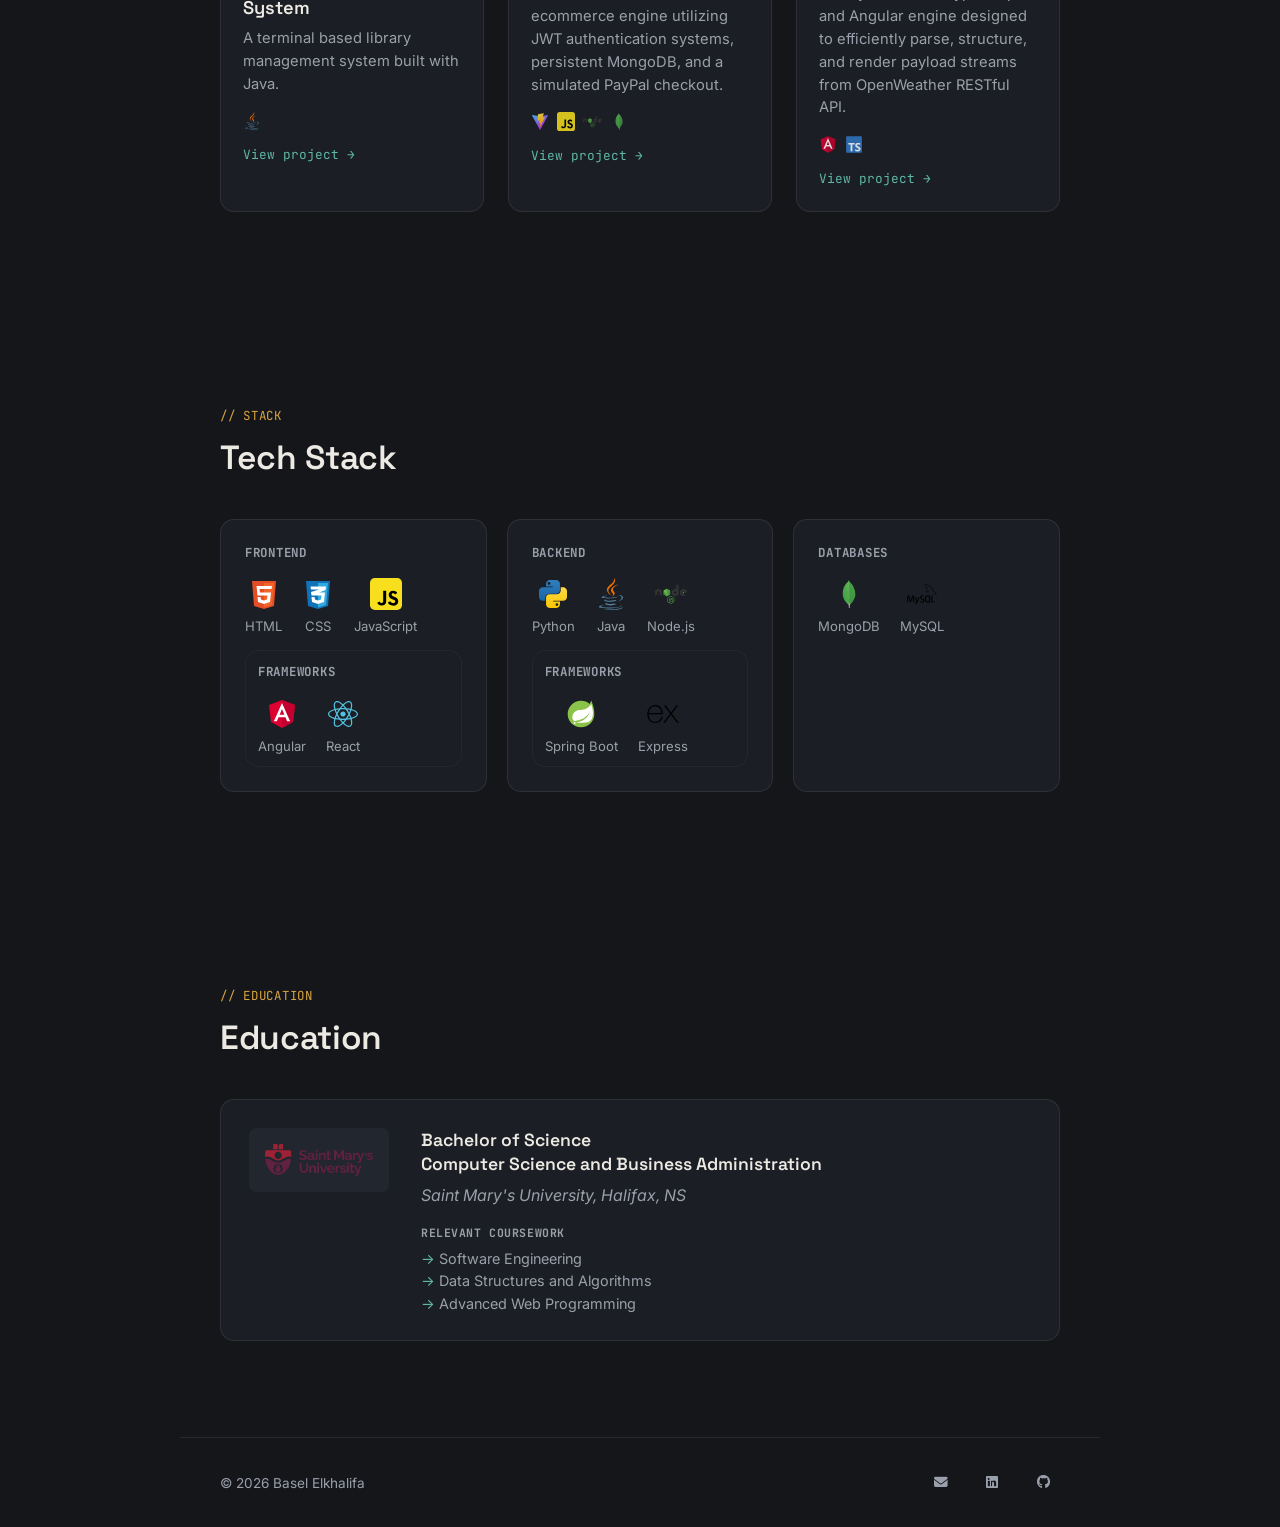
==== commit 89364133: "redesign" ====
--- a/index.html
+++ b/index.html
@@ -3,16 +3,16 @@
   <head>
     <meta charset="UTF-8" />
     <meta name="viewport" content="width=device-width, initial-scale=1.0" />
-    <title>Basel Elkhalifa</title>
-
+    <title>Basel Elkhalifa - Software Engineer</title>
+    
     <!-- CSS -->
     <link rel="stylesheet" href="portfolio.css" />
-
+    
     <!-- Fonts -->
     <link rel="preconnect" href="https://fonts.googleapis.com" />
     <link rel="preconnect" href="https://fonts.gstatic.com" crossorigin />
     <link
-      href="https://fonts.googleapis.com/css2?family=Bungee&family=Roboto:ital,wght@0,100..900;1,100..900&display=swap"
+      href="https://fonts.googleapis.com/css2?family=Space+Grotesk:wght@500;600;700&family=Inter:wght@400;500;600&family=JetBrains+Mono:wght@400;500&display=swap"
       rel="stylesheet"
     />
     <link rel="icon" href="/images/favicon.png" type="images/x-icon">
@@ -23,155 +23,187 @@
       crossorigin="anonymous"
       referrerpolicy="no-referrer"
     />
-    <script src="components/header.js" type="text/javascript" defer></script>
-    <script src="components/footer.js" type="text/javascript" defer></script>
+    <script src="components/header.js" defer></script>
+    <script src="components/footer.js" defer></script>
   </head>
   <body>
     <header-component></header-component>
     <main>
-      <!-- landing page with call to action -->
+      <!-- landing page -->
       <section class="home" id="home">
-        <h1>
-          Hey! I'm Basel. <br />
-          Software Engineer
-        </h1>
-        <p>
-        I build scalable backend architectures and performant web applications with Java Spring Boot and Angular.
-        Currently building a full-stack chess engine.
-        </p>
-        <div class="btn-wrapper">
-          <a href="#projects" class="calltoact">Projects</a>
-          <a href="#contact" class="calltoact">Contact</a>
-        </div>
-      </section>
-
+        <div class="wrap">
+          <div class="home-inner">
+            <h1>Hey! I'm Basel. <br />Software <span class="accent">Engineer</span></h1>
+            <p class="tagline">
+              I build scalable backend architectures and performant web applications with Java Spring Boot and Angular.
+            </p>
+            <span class="status-pill">
+              <span class="status-dot" aria-hidden="true"></span>
+              currently building: a full-stack chess engine
+            </span>
+            <div class="btn-wrapper">
+              <a href="#projects" class="calltoact primary">See my work</a>
+              <a href="#contact" class="calltoact secondary">Get in touch</a>
+            </div>
+          </div>
+        </div>
+      </section>
+      
       <!-- About section -->
       <section class="about" id="about">
-        <h2>About Me</h2>
-        <div class="about-container">
-          <div class="about-image">
+        <div class="wrap">
+          <div class="section-head">
+            <span class="eyebrow">// about</span>
+            <h2>A bit about me</h2>
+          </div>
+          <div class="about-container reveal">
             <img src="images/pic.jpg" alt="" class="headshot" />
-          </div>
-          <div class="about-entry">
-            <p>
-              I'm a software developer with a Bachelor degree in Computer Science
-              and Business Administration from Saint Mary’s University.
-            </p>
-            <p>
-              I am passionate about building clean, functional web applications from UI to client-side logic. I enjoy learning and understanding
-              how every part of a system works together. Currently I'm deepening my understanding in DSA to write more 
-              efficient code. My goal is to master these computational foundations in Java to build and scale complex AI and ML models.
-            </p>
-          </div>
-        </div>
-      </section>
-
+            <div class="about-entry">
+              <p>
+                I'm a software developer with a Bachelor degree in Computer Science
+                and Business Administration from Saint Mary’s University.
+              </p>
+              <p>
+                I'm passionate about building clean, functional applications from UI to client-side logic. I like learning and understanding
+                how every part of a system works together. Right now I'm deepening my understanding in data structures and algoritms to write more 
+                efficient code - the goal is to master these computational foundations in Java and eventually C++ to build and scale complex AI and ML models.
+              </p>
+            </div>
+          </div>
+        </div>
+      </section>
+      
       <!-- projects section -->
       <section class="projects" id="projects">
-        <h2>Projects</h2>
-        <div id="project-container" class="project-container"></div>
-      </section>
-
+        <div class="wrap">
+          <div class="section-head">
+            <span class="eyebrow">// projects</span>
+            <h2>Things I've built</h2>
+            <p>A few projects to show how I think about architecture, data, and UX and showcase interesting projects.</p>
+          </div>
+        
+        <div id="project-container" class="project-container" aria-live="polite"></div>
+      </section>
+      
       <!-- skills section -->
       <section class="skills-section" id="skills-section">
-        <h2>Tech Stack</h2>
-        <div class="skills">
-          <div class="skill">
-            <h3>Frontend</h3>
-            <div class="skills-container">
-              <div class="skill-card">
-                <img src="images/svgs/html5.svg" alt="" />
-                <p>HTML</p>
-              </div>
-              <div class="skill-card">
-                <img src="images/svgs/css3.svg" alt="" />
-                <p>CSS</p>
-              </div>
-              <div class="skill-card">
-                <img src="images/svgs/javascript.svg" alt="" />
-                <p>JavaScript</p>
-              </div>
-            </div>
-          </div>
-          <div class="skill">
-            <h3>Backend</h3>
-            <div class="skills-container">
-              <div class="skill-card">
-                <img src="images/svgs/python.svg" alt="" />
-                <p>Python</p>
-              </div>
-              <div class="skill-card">
-                <img src="images/svgs/java.svg" alt="" />
-                <p>Java</p>
-              </div>
-              <div class="skill-card">
-                <img src="images/svgs/nodejs.svg" alt="" />
-                <p>Node.js</p>
-              </div>
-            </div>
-          </div>
+        <div class="wrap">
+          <div class="section-head">
+            <span class="eyebrow">// stack</span>
+            <h2>Tech Stack</h2>
+          </div>
+          <div class="skills reveal">
+            <div class="skill">
+              <h3>Frontend</h3>
+              <div class="skills-container">
+                <div class="skill-card">
+                  <img src="images/svgs/html5.svg" alt="" />
+                  <p>HTML</p>
+                </div>
+                <div class="skill-card">
+                  <img src="images/svgs/css3.svg" alt="" />
+                  <p>CSS</p>
+                </div>
+                <div class="skill-card">
+                  <img src="images/svgs/javascript.svg" alt="" />
+                  <p>JavaScript</p>
+                </div>
+              </div>
 
-          <div class="skill">
-            <h3>Databases</h3>
-            <div class="skills-container">
-              <div class="skill-card">
-                <img src="images/svgs/mongodb.svg" alt="" />
-                <p>MongoDB</p>
-              </div>
-              <div class="skill-card">
-                <img src="images/svgs/mysql.svg" alt="" />
-                <p>MySQL</p>
-              </div>
-            </div>
-          </div>
-          <div class="skill">
-            <h3>Frameworks</h3>
-            <div class="skills-container">
-              <div class="skill-card">
-                <img src="images/svgs/angular.svg" alt="" />
-                <p>Angular</p>
-              </div>
-              <div class="skill-card">
-                <img src="images/svgs/react.svg" alt="" />
-                <p>React</p>
-              </div>
-              <div class="skill-card">
-                <img src="images/svgs/express.svg" alt="" />
-                <p>Express</p>
-              </div>
-            </div>
-          </div>
-        </div>
-      </section>
+              <div class="framework">
+                <h3>Frameworks</h3>
+                <div class="skills-container">
+                  <div class="skill-card">
+                    <img src="images/svgs/angular.svg" alt="" />
+                    <p>Angular</p>
+                  </div>
+                  <div class="skill-card">
+                    <img src="images/svgs/react.svg" alt="" />
+                    <p>React</p>
+                  </div>
+                </div>
+              </div>
+            </div>
+            <div class="skill">
+              <h3>Backend</h3>
+              <div class="skills-container">
+                <div class="skill-card">
+                  <img src="images/svgs/python.svg" alt="" />
+                  <p>Python</p>
+                </div>
+                <div class="skill-card">
+                  <img src="images/svgs/java.svg" alt="" />
+                  <p>Java</p>
+                </div>
+                <div class="skill-card">
+                  <img src="images/svgs/nodejs.svg" alt="" />
+                  <p>Node.js</p>
+                </div>
+              </div>
 
+              <div class="framework">
+                <h3>Frameworks</h3>
+                <div class="skills-container">
+                  <div class="skill-card">
+                    <img src="images/svgs/springboot.svg" alt="" />
+                    <p>Spring Boot</p>
+                  </div>
+                  <div class="skill-card">
+                    <img src="images/svgs/express.svg" alt="" />
+                    <p>Express</p>
+                  </div>
+                </div>
+              </div>
+            </div>
+            
+            <div class="skill">
+              <h3>Databases</h3>
+              <div class="skills-container">
+                <div class="skill-card">
+                  <img src="images/svgs/mongodb.svg" alt="" />
+                  <p>MongoDB</p>
+                </div>
+                <div class="skill-card">
+                  <img src="images/svgs/mysql.svg" alt="" />
+                  <p>MySQL</p>
+                </div>
+              </div>
+            </div>
+            
+          </div>
+        </div>
+        
+      </section>
+      
       <!-- education section -->
       <section class="education" id="education">
-        <h2>Education</h2>
-
-        <div class="edu-entry">
-          <div class="edu-logo">
-            <img src="images/smu-logo.png" alt="" />
-          </div>
-          <div class="edu-details">
-            <h3>
-              Bachelor of Science <br>
-              Computer Science and Business Administration
-            </h3>
-            <p class="school">Saint Mary's University, Halifax, NS</p>
-            <img src="" alt="" class="school-logo" />
-
-            <h4 class="coursework-header">Relevant coursework</h4>
-            <ol class="coursework">
-              <li>Software Engineering</li>
-              <li>Data Structures and Algorithms</li>
-              <li>Advanced Web Programming</li>
-            </ol>
-          </div>
-        </div>
-      </section>
-
+        <div class="wrap">
+          <div class="section-head">
+            <span class="eyebrow">// education</span>
+            <h2>Education</h2>
+          </div>
+          <div class="edu-entry reveal">
+            <div class="edu-logo">
+              <img src="images/smu-logo.png" alt="" />
+            </div>
+            <div class="edu-details">
+              <h3>Bachelor of Science <br>Computer Science and Business Administration</h3>
+              <p class="school">Saint Mary's University, Halifax, NS</p>
+              <img src="" alt="" class="school-logo" />
+              
+              <h4 class="coursework-header">Relevant coursework</h4>
+              <ul class="coursework">
+                <li>Software Engineering</li>
+                <li>Data Structures and Algorithms</li>
+                <li>Advanced Web Programming</li>
+              </ul>
+            </div>
+          </div>
+        </div>
+      </div>
+      </section>
     </main>
     <footer-component></footer-component>
     <script src="js/portfolio.js"></script>
   </body>
-</html>
+</html>
--- a/portfolio.css
+++ b/portfolio.css
@@ -1,560 +1,944 @@
-/* top level css */
+/* ===========================================================
+   Design tokens
+   =========================================================== */
 :root {
-  color-scheme: light dark;
-  --bg: #252429;
-  --text: #fff8f0;
-  --accent: #5c5c5c;
+  color-scheme: dark;
+  --color-bg: #14161a;
+  --color-surface: #1b1e24;
+  --color-surface-2: #22262e;
+  --color-border: rgba(237, 233, 227, 0.09);
+  --color-text: #ede9e3;
+  --color-text-dim: #9aa0ab;
+  --color-accent: #d9a441;
+  --color-accent-ink: #14161a;
+  --color-accent-2: #5fb8a8;
+
+  --font-display: "Space Grotesk", sans-serif;
+  --font-body: "Inter", sans-serif;
+  --font-mono: "JetBrains Mono", monospace;
+
+  --radius-sm: 8px;
+  --radius-md: 14px;
+  --radius-lg: 22px;
+
+  --container: 920px;
+  --edge: clamp(1.25rem, 5vw, 2.5rem);
+
+  --shadow-1: 0 1px 0 rgba(255, 255, 255, 0.03) inset, 0 10px 30px rgba(0, 0, 0, 0.35);
 }
 
 [data-theme="light"] {
-  --bg: #e2e2e2;
-  --text: #222433;
-  --accent: #ffffff;
-}
-
+  color-scheme: light;
+  --color-bg: #f6f4ef;
+  --color-surface: #ffffff;
+  --color-surface-2: #edeae2;
+  --color-border: rgba(28, 31, 38, 0.09);
+  --color-text: #1c1f26;
+  --color-text-dim: #5c6370;
+  --color-accent: #b9781f;
+  --color-accent-ink: #ffffff;
+  --color-accent-2: #2f8a7a;
+  --shadow-1: 0 1px 0 rgba(255, 255, 255, 0.6) inset, 0 10px 24px rgba(28, 31, 38, 0.08);
+}
+
+/* ===========================================================
+   Reset
+   =========================================================== */
 * {
   box-sizing: border-box;
   margin: 0;
   padding: 0;
-  transition-duration: 300ms;
 }
 
 html {
   scroll-behavior: smooth;
-  font-family: 'Noto sans', sans-serif;
+}
+
+@media (prefers-reduced-motion: reduce) {
+  html {
+    scroll-behavior: auto;
+  }
+
+  * {
+    animation-duration: 0.01ms !important;
+    animation-iteration-count: 1 !important;
+    transition-duration: 0.01ms !important;
+    scroll-behavior: auto !important;
+  }
+}
+
+body {
+  background-color: var(--color-bg);
+  color: var(--color-text);
+  font-family: var(--font-body);
+  min-height: 100vh;
+  transition: background-color 250ms ease, color 250ms ease;
   overflow-x: hidden;
 }
 
-h1 {
-  font-family: 'Bungee', sans-serif;
-}
-
-h2,
-h3 {
-  font-family: 'Noto Sans', sans-serif;
-  font-weight: bolder;
-}
-
-p {
-  font-family: Georgia, 'Times New Roman', Times, serif;
-}
-
-body {
-  background-color: var(--bg);
-  color: var(--text);
-  display: flex;
-  flex-direction: column;
-  gap: 24px;
-  min-height: 100vh;
-  padding-top: 1.3rem;
-}
-
-header,
-main,
-footer {
+img {
   max-width: 100%;
+  display: block;
+}
+
+a {
+  color: inherit;
+  text-decoration: none;
+}
+
+ul,
+ol {
+  list-style: none;
+}
+
+button {
+  font: inherit;
+  cursor: pointer;
+  background: none;
+  border: none;
+  color: inherit;
+}
+
+:focus-visible {
+  outline: 2px solid var(--color-accent);
+  outline-offset: 3px;
+  border-radius: 4px;
+}
+
+.wrap {
+  max-width: var(--container);
   margin: 0 auto;
-  width: 55vw;
-}
-
-header {
-  width: 85vw;
-  display: flex;
+  padding-inline: var(--edge);
+}
+
+section {
+  padding: clamp(3.5rem, 8vw, 6rem) 0;
+}
+
+.eyebrow {
+  display: inline-flex;
+  align-items: center;
+  gap: 0.5rem;
+  font-family: var(--font-mono);
+  font-size: 0.78rem;
+  letter-spacing: 0.06em;
+  text-transform: uppercase;
+  color: var(--color-accent);
+  margin-bottom: 0.75rem;
+}
+
+.section-head {
+  margin-bottom: 2.5rem;
+}
+
+.section-head h2 {
+  font-family: var(--font-display);
+  font-size: clamp(1.6rem, 3.2vw, 2.1rem);
+  font-weight: 600;
+  letter-spacing: -0.01em;
+}
+
+.section-head p {
+  color: var(--color-text-dim);
+  margin-top: 0.5rem;
+  max-width: 46ch;
+}
+
+/* ===========================================================
+   Header
+   =========================================================== */
+#header {
+  position: sticky;
+  top: 0;
+  z-index: 100;
+  display: flex;
+  align-items: center;
   justify-content: space-between;
-  align-items: center;
-  padding-bottom: 1rem;
-  border-bottom: 1px solid var(--text);
-}
-
-main {
-  flex-direction: column;
-  display: flex;
-}
-
-/* Navbar */
+  padding: 1rem var(--edge);
+  max-width: var(--container);
+  margin: 0 auto;
+  background: color-mix(in srgb, var(--color-bg) 82%, transparent);
+  backdrop-filter: blur(10px);
+  -webkit-backdrop-filter: blur(10px);
+  border-bottom: 1px solid var(--color-border);
+}
+
+.logo {
+  display: flex;
+  align-items: center;
+  gap: 0.6rem;
+  font-family: var(--font-display);
+  font-weight: 600;
+  font-size: 1.05rem;
+}
+
+.logo img {
+  height: 1.6rem;
+  width: 1.6rem;
+  border-radius: 5px;
+}
+
 nav {
-  padding-top: 10px;
-  float: right;
-}
-
-ul {
-  font-size: 16px;
-  list-style: none;
-  display: flex;
-  margin: 0;
-  padding: 0;
-}
-
-li,
-a {
-  padding-right: 0.7rem;
-  text-decoration: none;
-  list-style: none;
-}
-
-li:hover {
-  cursor: pointer;
+  display: flex;
+  align-items: center;
+}
+
+.menu-links {
+  display: flex;
+  align-items: center;
+  gap: 1.75rem;
+  font-family: var(--font-mono);
+  font-size: 0.85rem;
+}
+
+.menu-links a {
+  color: var(--color-text-dim);
+  transition: color 150ms ease;
+}
+
+.menu-links a:hover {
+  color: var(--color-text);
+}
+
+#theme-toggle {
+  display: flex;
+  align-items: center;
+  justify-content: center;
+  width: 2.1rem;
+  height: 2.1rem;
+  border-radius: 50%;
+  color: var(--color-text-dim);
+  transition: background 150ms ease, color 150ms ease;
+}
+
+#theme-toggle:hover {
+  background: var(--color-surface-2);
+  color: var(--color-accent);
 }
 
 .menu-toggle {
   display: none;
-  background: none;
-  border: none;
-  color: white;
-  font-size: 1.8rem;
-  cursor: pointer;
-}
-
-/* Links in navbar */
-.dest {
-  color: var(--text);
-  text-decoration: none;
-  transition: 0.15s ease;
-}
-
-.dest:hover {
-  opacity: 0.7;
-  ;
-  transform: scale(1.1);
-}
-
-/* home css */
+  font-size: 1.4rem;
+  color: var(--color-text);
+}
+
+.top-btn {
+  position: fixed;
+  bottom: 1.75rem;
+  right: 1.75rem;
+  z-index: 90;
+  display: flex;
+  align-items: center;
+  justify-content: center;
+  width: 2.75rem;
+  height: 2.75rem;
+  border-radius: 50%;
+  background: var(--color-accent);
+  color: var(--color-accent-ink);
+  box-shadow: var(--shadow-1);
+  font-weight: 700;
+  opacity: 0.9;
+  transition: transform 150ms ease, opacity 150ms ease;
+}
+
+.top-btn:hover {
+  transform: translateY(-3px);
+  opacity: 1;
+}
+
+/* ===========================================================
+   Hero
+   =========================================================== */
 .home {
-  display: flex;
-  flex-direction: column;
-  justify-content: center;
-  align-items: center;
-  height: 95vh;
+  position: relative;
+  padding: clamp(4rem, 12vh, 7rem) 0 clamp(3rem, 8vh, 5rem);
+  overflow: hidden;
+}
+
+.home::before {
+  content: "";
+  position: absolute;
+  inset: -20% -10% auto auto;
+  width: 480px;
+  height: 480px;
+  background-image:
+    linear-gradient(var(--color-border) 1px, transparent 1px),
+    linear-gradient(90deg, var(--color-border) 1px, transparent 1px);
+  background-size: 40px 40px;
+  -webkit-mask-image: radial-gradient(circle, black, transparent 70%);
+  mask-image: radial-gradient(circle, black, transparent 70%);
+  pointer-events: none;
+}
+
+.home-inner {
+  position: relative;
+  max-width: 640px;
+}
+
+.home h1 {
+  font-family: var(--font-display);
+  font-weight: 600;
+  font-size: clamp(2.3rem, 6vw, 3.4rem);
+  line-height: 1.08;
+  letter-spacing: -0.02em;
+}
+
+.home h1 .accent {
+  color: var(--color-accent);
+}
+
+.home .tagline {
+  margin-top: 1.25rem;
+  font-size: 1.08rem;
+  line-height: 1.65;
+  color: var(--color-text-dim);
+  max-width: 52ch;
+}
+
+.status-pill {
+  margin-top: 1.75rem;
+  display: inline-flex;
+  align-items: center;
+  gap: 0.6rem;
+  font-family: var(--font-mono);
+  font-size: 0.82rem;
+  color: var(--color-text-dim);
+  padding: 0.5rem 0.9rem;
+  border: 1px solid var(--color-border);
+  border-radius: 999px;
+  background: var(--color-surface);
+}
+
+.status-dot {
+  width: 8px;
+  height: 8px;
+  border-radius: 50%;
+  background: var(--color-accent-2);
+  animation: pulse 2.2s ease-out infinite;
+}
+
+@keyframes pulse {
+  0% {
+    box-shadow: 0 0 0 0 color-mix(in srgb, var(--color-accent-2) 45%, transparent);
+  }
+
+  70% {
+    box-shadow: 0 0 0 9px transparent;
+  }
+
+  100% {
+    box-shadow: 0 0 0 0 transparent;
+  }
+}
+
+.btn-wrapper {
+  display: flex;
+  gap: 1rem;
+  margin-top: 2.25rem;
+  flex-wrap: wrap;
+}
+
+.calltoact {
+  display: inline-flex;
+  align-items: center;
+  gap: 0.5rem;
+  border-radius: 10px;
+  font-size: 0.95rem;
+  font-weight: 600;
+  padding: 0.75em 1.5em;
+  transition: transform 150ms ease, background 150ms ease, border-color 150ms ease;
+}
+
+.calltoact.primary {
+  background: var(--color-accent);
+  color: var(--color-accent-ink);
+}
+
+.calltoact.secondary {
+  border: 1px solid var(--color-border);
+  color: var(--color-text);
+}
+
+.calltoact:hover {
+  transform: translateY(-2px);
+}
+
+.calltoact.secondary:hover {
+  border-color: var(--color-accent);
+  color: var(--color-accent);
+}
+
+/* ===========================================================
+   Reveal-on-scroll
+   =========================================================== */
+.reveal {
+  opacity: 0;
+  transform: translateY(14px);
+  transition: opacity 500ms ease, transform 500ms ease;
+}
+
+.reveal.is-visible {
+  opacity: 1;
+  transform: translateY(0);
+}
+
+/* ===========================================================
+   About
+   =========================================================== */
+.about-container {
+  display: grid;
+  grid-template-columns: 160px 1fr;
+  gap: 2.5rem;
+  align-items: start;
+}
+
+.headshot {
   width: 100%;
-  position: relative;
-  text-align: center;
-  gap: 10px;
-}
-
-.btn-wrapper {
-  display: flex;
-  gap: 3rem;
-  text-align: center;
-}
-
-.calltoact {
-  border: none;
-  border-radius: 3em;
-  box-shadow: 2px 2px 2px rgba(0, 0, 0, 0.2);
-  display: inline-block;
-  font-size: 1.1em;
-  font-weight: 600;
-  padding: 0.7em 4em;
-  width: auto;
-  background-color: var(--text);
-  color: var(--bg) !important;
-}
-
-.calltoact:hover {
-  background-color: #777;
-}
-
-.top-btn {
-  border-radius: 50%;
-  width: 4rem;
-  height: 4rem;
-  position: fixed;
-  bottom: 2rem;
-  left: 2rem;
-  font-size: large;
-  background-color: var(--text);
-  color: var(--bg);
-  padding: 1.3rem 1.7rem;
-}
-
-.top-btn:hover {
-  transition: background-color 1s;
-  opacity: 0.7;
-}
-
-/* Section spacing */
-section {
-  padding-bottom: 30px;
-}
-
-section>* {
-  padding-top: 20px;
-}
-
-section h2 {
-  display: flex;
-  justify-content: center;
-  font-weight: 700;
-  font-size: 2rem;
-  font-family: "Noto Sans";
-}
-
-/* About section */
-.about-container {
-  display: flex;
-  justify-content: center;
-  align-items: center;
-  padding: 2em;
-  gap: 4rem;
+  aspect-ratio: 1;
+  object-fit: cover;
+  border-radius: var(--radius-lg);
+  border: 1px solid var(--color-border);
 }
 
 .about-entry p {
-  margin-bottom: 1rem;
-  line-height: 1.6;
-}
-
-.headshot {
-  width: 150px;
-  border-radius: 5rem;
-}
-
-/* Project section */
+  line-height: 1.7;
+  color: var(--color-text-dim);
+}
+
+.about-entry p+p {
+  margin-top: 1rem;
+}
+
+.about-entry strong {
+  color: var(--color-text);
+  font-weight: 600;
+}
+
+/* ===========================================================
+   Projects
+   =========================================================== */
 .project-container {
   display: grid;
-  gap: 3rem;
-  place-items: center;
+  grid-template-columns: repeat(auto-fit, minmax(260px, 1fr));
+  gap: 1.5rem;
 }
 
 .project-card {
-  display: flex;
-  flex-direction: column;
-  align-items: center;
+  display: block;
+  background: var(--color-surface);
+  border: 1px solid var(--color-border);
+  border-radius: var(--radius-md);
+  overflow: hidden;
+  transition: transform 180ms ease, border-color 180ms ease, box-shadow 180ms ease;
+}
+
+.project-card:hover,
+.project-card:focus-visible {
+  transform: translateY(-4px);
+  border-color: color-mix(in srgb, var(--color-accent) 40%, var(--color-border));
+  box-shadow: var(--shadow-1);
+}
+
+.project-card .thumb {
+  width: 100%;
+  aspect-ratio: 16 / 10;
+  object-fit: cover;
+  border-bottom: 1px solid var(--color-border);
+  background: var(--color-surface-2);
+}
+
+.project-card .card-body {
+  padding: 1.25rem 1.35rem 1.5rem;
+}
+
+.card-meta {
+  display: flex;
+  align-items: center;
+  gap: 0.6rem;
+  font-family: var(--font-mono);
+  font-size: 0.72rem;
+  text-transform: uppercase;
+  letter-spacing: 0.05em;
+  color: var(--color-text-dim);
+  margin-bottom: 0.65rem;
+}
+
+.status-tag {
+  padding: 0.15rem 0.55rem;
+  border-radius: 999px;
+  border: 1px solid var(--color-border);
+}
+
+.status-tag.in-progress {
+  color: var(--color-accent);
+  border-color: color-mix(in srgb, var(--color-accent) 45%, var(--color-border));
+}
+
+.project-card h3 {
+  font-family: var(--font-display);
+  font-size: 1.15rem;
+  font-weight: 600;
+  margin-bottom: 0.5rem;
+}
+
+.project-card .description {
+  color: var(--color-text-dim);
+  font-size: 0.92rem;
+  line-height: 1.55;
+  margin-bottom: 1rem;
+}
+
+.skill-tech {
+  display: flex;
+  flex-wrap: wrap;
+  gap: 0.5rem;
+  align-items: center;
+}
+
+.skill-tech img {
+  width: 1.15rem;
+  height: 1.15rem;
+  opacity: 0.85;
+}
+
+.view-link {
+  margin-top: 1rem;
+  display: inline-flex;
+  align-items: center;
+  gap: 0.35rem;
+  font-family: var(--font-mono);
+  font-size: 0.8rem;
+  color: var(--color-accent-2);
+}
+
+.project-card:hover .view-link {
+  text-decoration: underline;
+}
+
+/* Loading / error / empty states */
+.state-msg {
+  grid-column: 1 / -1;
   text-align: center;
-  gap: 2rem;
-  background: var(--accent);
-  color: var(--text);
-  padding: 24px;
-  border-radius: 2rem;
-  box-shadow: 0px 0px 10px 3px rgba(0, 0, 0, 0.15);
-  width: 40vw;
-}
-
-.project-card:hover {
-  cursor: pointer;
-  transition: 100ms;
-  transform: translateY(-5px);
-}
-
-.project-card a {
-  color: var(--text);
-  font-weight: bold;
-}
-
-.project-card a:hover {
-  text-decoration: underline;
-}
-
-/* skills section */
+  padding: 2.5rem 1rem;
+  color: var(--color-text-dim);
+  font-size: 0.95rem;
+  border: 1px dashed var(--color-border);
+  border-radius: var(--radius-md);
+}
+
+.skeleton-card {
+  border-radius: var(--radius-md);
+  overflow: hidden;
+  border: 1px solid var(--color-border);
+  background: var(--color-surface);
+}
+
+.skeleton-card .thumb-sk {
+  aspect-ratio: 16 / 10;
+  background: linear-gradient(90deg, var(--color-surface) 25%, var(--color-surface-2) 50%, var(--color-surface) 75%);
+  background-size: 200% 100%;
+  animation: shimmer 1.4s ease-in-out infinite;
+}
+
+.skeleton-card .line {
+  height: 12px;
+  margin: 1.1rem 1.35rem;
+  border-radius: 6px;
+  background: var(--color-surface-2);
+  animation: shimmer 1.4s ease-in-out infinite;
+}
+
+.skeleton-card .line.short {
+  width: 55%;
+}
+
+@keyframes shimmer {
+  0% {
+    background-position: 200% 0;
+  }
+
+  100% {
+    background-position: -200% 0;
+  }
+}
+
+/* ===========================================================
+   Skills
+   =========================================================== */
 .skills {
   display: grid;
-  grid-template-columns: 1fr 1fr;
-  gap: 4rem;
+  grid-template-columns: repeat(auto-fit, minmax(220px, 1fr));
+  gap: 1.25rem;
+}
+
+.skill {
+  background: var(--color-surface);
+  border: 1px solid var(--color-border);
+  border-radius: var(--radius-md);
+  padding: 1.5rem;
+}
+
+.skill h3 {
+  font-family: var(--font-mono);
+  font-size: 0.78rem;
+  text-transform: uppercase;
+  letter-spacing: 0.06em;
+  color: var(--color-text-dim);
+  margin-bottom: 1.1rem;
+}
+
+.skills-container {
+  display: flex;
+  flex-wrap: wrap;
+  gap: 1.25rem;
+}
+
+.skill-card {
+  display: flex;
+  flex-direction: column;
+  align-items: center;
+  gap: 0.5rem;
+  font-size: 0.82rem;
+  color: var(--color-text-dim);
+  transition: transform 150ms ease, color 150ms ease;
+}
+
+.skill-card img {
+  width: 2rem;
+  height: 2rem;
+}
+
+.skill-card:hover {
+  transform: translateY(-2px);
+  color: var(--color-text);
+}
+
+.framework {
+  background: var(--color-surface);
+  border: 1px dotted var(--color-border);
+  border-radius: var(--radius-md);
+  padding: 0.75rem;
+  margin-top: 1rem;
+}
+
+/* ===========================================================
+   Education
+   =========================================================== */
+.edu-entry {
+  display: grid;
+  grid-template-columns: 140px 1fr;
+  gap: 2rem;
+  align-items: start;
+  background: var(--color-surface);
+  border: 1px solid var(--color-border);
+  border-radius: var(--radius-md);
+  padding: 1.75rem;
+}
+
+.edu-logo img {
+  width: 100%;
+  border-radius: var(--radius-sm);
+  background: var(--color-surface-2);
+  padding: 1rem;
+}
+
+.edu-details h3 {
+  font-family: var(--font-display);
+  font-size: 1.1rem;
+  font-weight: 600;
+  line-height: 1.4;
+}
+
+.edu-details .school {
+  color: var(--color-text-dim);
+  font-style: italic;
+  margin: 0.5rem 0 1.25rem;
+}
+
+.coursework-header {
+  font-family: var(--font-mono);
+  font-size: 0.72rem;
+  text-transform: uppercase;
+  letter-spacing: 0.05em;
+  color: var(--color-text-dim);
+  margin-bottom: 0.6rem;
+}
+
+.coursework {
+  display: flex;
+  flex-direction: column;
+  gap: 0.35rem;
+}
+
+.coursework li {
+  color: var(--color-text-dim);
+  font-size: 0.9rem;
+  padding-left: 1.1rem;
+  position: relative;
+}
+
+.coursework li::before {
+  content: "→";
+  position: absolute;
+  left: 0;
+  color: var(--color-accent-2);
+}
+
+/* ===========================================================
+   Footer
+   =========================================================== */
+footer {
+  border-top: 1px solid var(--color-border);
+  padding: 1.75rem var(--edge);
+  max-width: var(--container);
+  margin: 0 auto;
+  display: flex;
+  align-items: center;
+  justify-content: space-between;
+  font-size: 0.85rem;
+  color: var(--color-text-dim);
+}
+
+.footer-links {
+  display: flex;
+  gap: 1.1rem;
+}
+
+.footer-links a {
+  width: 2.1rem;
+  height: 2.1rem;
+  display: flex;
+  align-items: center;
+  justify-content: center;
+  border-radius: 50%;
+  color: var(--color-text-dim);
+  transition: color 150ms ease, background 150ms ease;
+}
+
+.footer-links a:hover {
+  color: var(--color-accent);
+  background: var(--color-surface-2);
+}
+
+/* ===========================================================
+   Project detail page
+   =========================================================== */
+.back-link {
+  display: inline-flex;
+  align-items: center;
+  gap: 0.4rem;
+  font-family: var(--font-mono);
+  font-size: 0.82rem;
+  color: var(--color-text-dim);
+  margin: 1.75rem 0;
+  transition: color 150ms ease;
+}
+
+.back-link:hover {
+  color: var(--color-accent);
+}
+
+.project-landing {
+  display: grid;
+  grid-template-columns: 1.1fr 1fr;
+  gap: 3rem;
+  align-items: center;
+  padding-bottom: 1rem;
+}
+
+.landing-text .card-meta {
+  margin-bottom: 1rem;
+}
+
+.landing-text h1 {
+  font-family: var(--font-display);
+  font-size: clamp(1.8rem, 4vw, 2.4rem);
+  font-weight: 600;
+  letter-spacing: -0.01em;
+  margin-bottom: 1rem;
+}
+
+.landing-text p {
+  color: var(--color-text-dim);
+  line-height: 1.7;
+}
+
+#project-tech {
+  display: flex;
+  gap: 0.9rem;
+  flex-wrap: wrap;
   margin-top: 1.5rem;
+}
+
+#project-tech img {
+  width: 2.1rem;
+  height: 2.1rem;
+  padding: 0.5rem;
+  background: var(--color-surface);
+  border: 1px solid var(--color-border);
+  border-radius: 50%;
+}
+
+.project-links {
+  display: flex;
+  gap: 1rem;
+  margin-top: 1.75rem;
+}
+
+.project-links a {
+  display: inline-flex;
+  align-items: center;
+  gap: 0.5rem;
+  padding: 0.65rem 1.25rem;
+  border-radius: 10px;
+  font-weight: 600;
+  font-size: 0.9rem;
+  border: 1px solid var(--color-border);
+  transition: transform 150ms ease, border-color 150ms ease, color 150ms ease;
+}
+
+.project-links a#github-link {
+  background: var(--color-text);
+  color: var(--color-bg);
+  border-color: var(--color-text);
+}
+
+.project-links a:hover {
+  transform: translateY(-2px);
+}
+
+.project-links a#demo-link:hover {
+  border-color: var(--color-accent);
+  color: var(--color-accent);
+}
+
+#project-image {
   width: 100%;
-}
-
-.skills-container {
-  display: flex;
-  justify-content: space-evenly;
-  gap: 1rem;
-  padding-top: 10px;
-}
-
-.skill {
-  width: 100%;
-  display: flex;
-  flex-direction: column;
-  background-color: var(--accent);
-  gap: 5px;
-  padding: 2rem;
-  border-radius: 2rem;
-  box-shadow: 0px 0px 10px 3px rgba(0, 0, 0, 0.15);
-}
-
-.skill>h3 {
-  font-size: large;
-  align-self: center;
-}
-
-.skill-card {
-  display: flex;
-  flex-direction: column;
-  gap: 1rem;
-  opacity: 0.8;
-  align-items: center;
-}
-
-.skill-tech {
-  display: flex;
-  gap: 10px;
-  justify-content: center;
-  align-items: center;
-}
-
-.skill-card>img,
-.skill-tech>img {
-  width: 40px;
-}
-
-.skill-card:hover {
-  transform: scale(1.1);
-  opacity: 1;
-}
-
-/* education section */
-.education {
-  padding: 2em 0;
-}
-
-.edu-entry {
-  display: flex;
-  flex-direction: column;
-  align-items: center;
-  gap: 3rem;
-  padding: 1.5rem;
-  border-radius: 12px;
-  text-align: center;
-}
-
-.edu-logo img {
-  background-color: var(--accent);
-  padding: 1.5rem;
-  border-radius: 2rem;
-  width: 200px;
-  margin: 1rem;
-  box-shadow: 0px 0px 10px 3px rgba(0, 0, 0, 0.15);
-}
-
-.edu-details>h3 {
-  width: 80vw;
-}
-
-.edu-details .school {
-  font-style: italic;
-  opacity: 0.8;
-  margin: 1rem;
-}
-
-.school {
-  margin-bottom: 1rem;
-}
-
-.coursework {
-  flex-direction: column;
-}
-
-.coursework-header {
-  padding-bottom: 2rem;
-}
-
-.coursework li {
-  color: var(--text);
-  opacity: 0.5;
-  cursor: text;
-  line-height: 1.3rem;
-}
-
-/* contact section */
-.contact a {
-  display: inline-block;
-  margin-right: 1rem;
-  font-weight: bold;
-}
-
-/* footer */
-footer {
-  border-top: 1px solid var(--text);
-  padding: 20px 0px;
-  font-weight: 600;
-  display: flex;
-  justify-content: space-around;
-}
-
-.footer-links i {
-  color: var(--text);
-  width: 2rem;
-  scale: 150%;
-}
-
-/* Project page css */
-#project-detail {
-  margin: 0 auto;
-  padding: 2.5rem 1.5rem;
-  display: flex;
-  flex-direction: column;
+  border-radius: var(--radius-lg);
+  border: 1px solid var(--color-border);
 }
 
 #project-detail section {
+  padding: 2.5rem 0;
+  border-top: 1px solid var(--color-border);
+}
+
+#project-detail h2 {
+  font-family: var(--font-display);
+  font-size: 1.3rem;
+  font-weight: 600;
+  margin-bottom: 1.25rem;
+}
+
+#project-features {
   display: flex;
   flex-direction: column;
   gap: 0.75rem;
 }
 
-#project-detail h2 {
-  font-size: 1.4rem;
-  border-bottom: 2px solid var(--text);
-  padding-bottom: 0.3rem;
-  justify-content: start;
-}
-
-.project-landing {
-  display: grid;
-  grid-template-columns: 1.2fr 1fr;
-  gap: 2.5rem;
-  align-items: center;
-  min-height: 85vh;
-}
-
-.landing-text h1 {
-  font-size: 2.2rem;
-  margin-bottom: 0.5rem;
-}
-
-.landing-text p {
+#project-features li {
+  padding-left: 1.4rem;
+  position: relative;
+  color: var(--color-text-dim);
   line-height: 1.6;
-  opacity: 0.9;
-}
-
-#project-tech {
-  display: flex;
-  gap: 1rem;
-  flex-wrap: wrap;
-}
-
-#project-tech img {
-  width: 4rem;
-  height: 4rem;
-  background: var(--accent);
-  padding: 0.5rem;
-  border-radius: 50%;
-}
-
-.projectImg {
-  align-self: center;
-}
-
-#project-image {
-  width: 100%;
-  border-radius: 12px;
-}
-
-.landing-text h1 {
-  display: flex;
-  justify-content: center;
-}
-
-#project-features {
-  list-style: none;
-  padding-left: 0;
-}
-
-#project-features li {
-  display: flex;
-  padding-left: 1.2rem;
-  position: relative;
-  flex-direction: column;
 }
 
 #project-features li::before {
-  content: "-";
+  content: "▹";
   position: absolute;
   left: 0;
-  color: var(--accent);
-}
-
-.project-links {
-  display: flex;
-  gap: 1.2rem;
-  margin-top: 1rem;
-}
-
-.project-links a {
-  padding: 0.6rem 1.2rem;
-  border-radius: 8px;
-  background-color: var(--bg);
-  color: var(--text);
-  font-weight: 600;
-  text-decoration: none;
-}
-
-.project-links a:hover {
-  opacity: 0.75;
-}
-
-.footer-links {
-  display: flex;
-}
-
-@media only screen and (max-width: 1000px) {
-  .skills-container {
-    flex-direction: column;
-  }
-
-  .skill-card {
-    flex-direction: row;
-  }
-}
-
-@media only screen and (max-width: 600px) {
-
-  body {
-    width: 100vw;
-  }
-
-  header {
-    position: relative;
-  }
-
+  color: var(--color-accent);
+}
+
+#project-challenges {
+  display: flex;
+  flex-direction: column;
+  gap: 0.75rem;
+}
+
+#project-challenges li {
+  color: var(--color-text-dim);
+  line-height: 1.7;
+}
+
+.not-found {
+  text-align: center;
+  padding: 5rem 1rem;
+  color: var(--color-text-dim);
+}
+
+.not-found a {
+  color: var(--color-accent);
+  font-weight: 600;
+}
+
+/* ===========================================================
+   Responsive
+   =========================================================== */
+@media only screen and (max-width: 780px) {
+
+  .about-container,
+  .edu-entry {
+    grid-template-columns: 1fr;
+  }
+
+  .headshot {
+    width: 110px;
+  }
+
+  .edu-logo img {
+    width: 110px;
+  }
+
+  .project-landing {
+    grid-template-columns: 1fr;
+  }
+
+  .projectImg {
+    order: -1;
+  }
+}
+
+@media only screen and (max-width: 640px) {
   .menu-toggle {
     display: block;
   }
 
   .menu-links {
     display: none;
-    width: stretch;
     position: absolute;
-    background-color: var(--bg);
+    left: 0;
     right: 0;
-    top: 103px;
-    padding: 20px;
-    box-shadow: 0 4px 10px rgba(0, 0, 0, 0.1);
-    z-index: 1000;
+    top: 100%;
+    flex-direction: column;
+    align-items: flex-start;
+    gap: 1.1rem;
+    padding: 1.5rem var(--edge);
+    background: var(--color-bg);
+    border-bottom: 1px solid var(--color-border);
   }
 
   .menu-links.active {
     display: flex;
-    transition-duration: 500ms;
+  }
+
+  #header {
+    position: relative;
   }
 
   .btn-wrapper {
     flex-direction: column;
-    gap: 1rem;
-  }
-
-  .about-container {
-    flex-direction: column;
-    padding: 0;
-    padding-top: 20px;
-
-  }
-
-  .project-container,
-  .skills {
-    grid-template-columns: 1fr;
-    padding: 0;
-    padding-top: 20px;
-  }
-
-  .footer-links {
-    justify-content: center;
+    align-items: flex-start;
   }
 
   footer {
     flex-direction: column;
-    gap: 1.5rem;
+    gap: 1rem;
+    text-align: center;
   }
 
   .top-btn {
-    display: none;
+    bottom: 1.25rem;
+    right: 1.25rem;
   }
 }
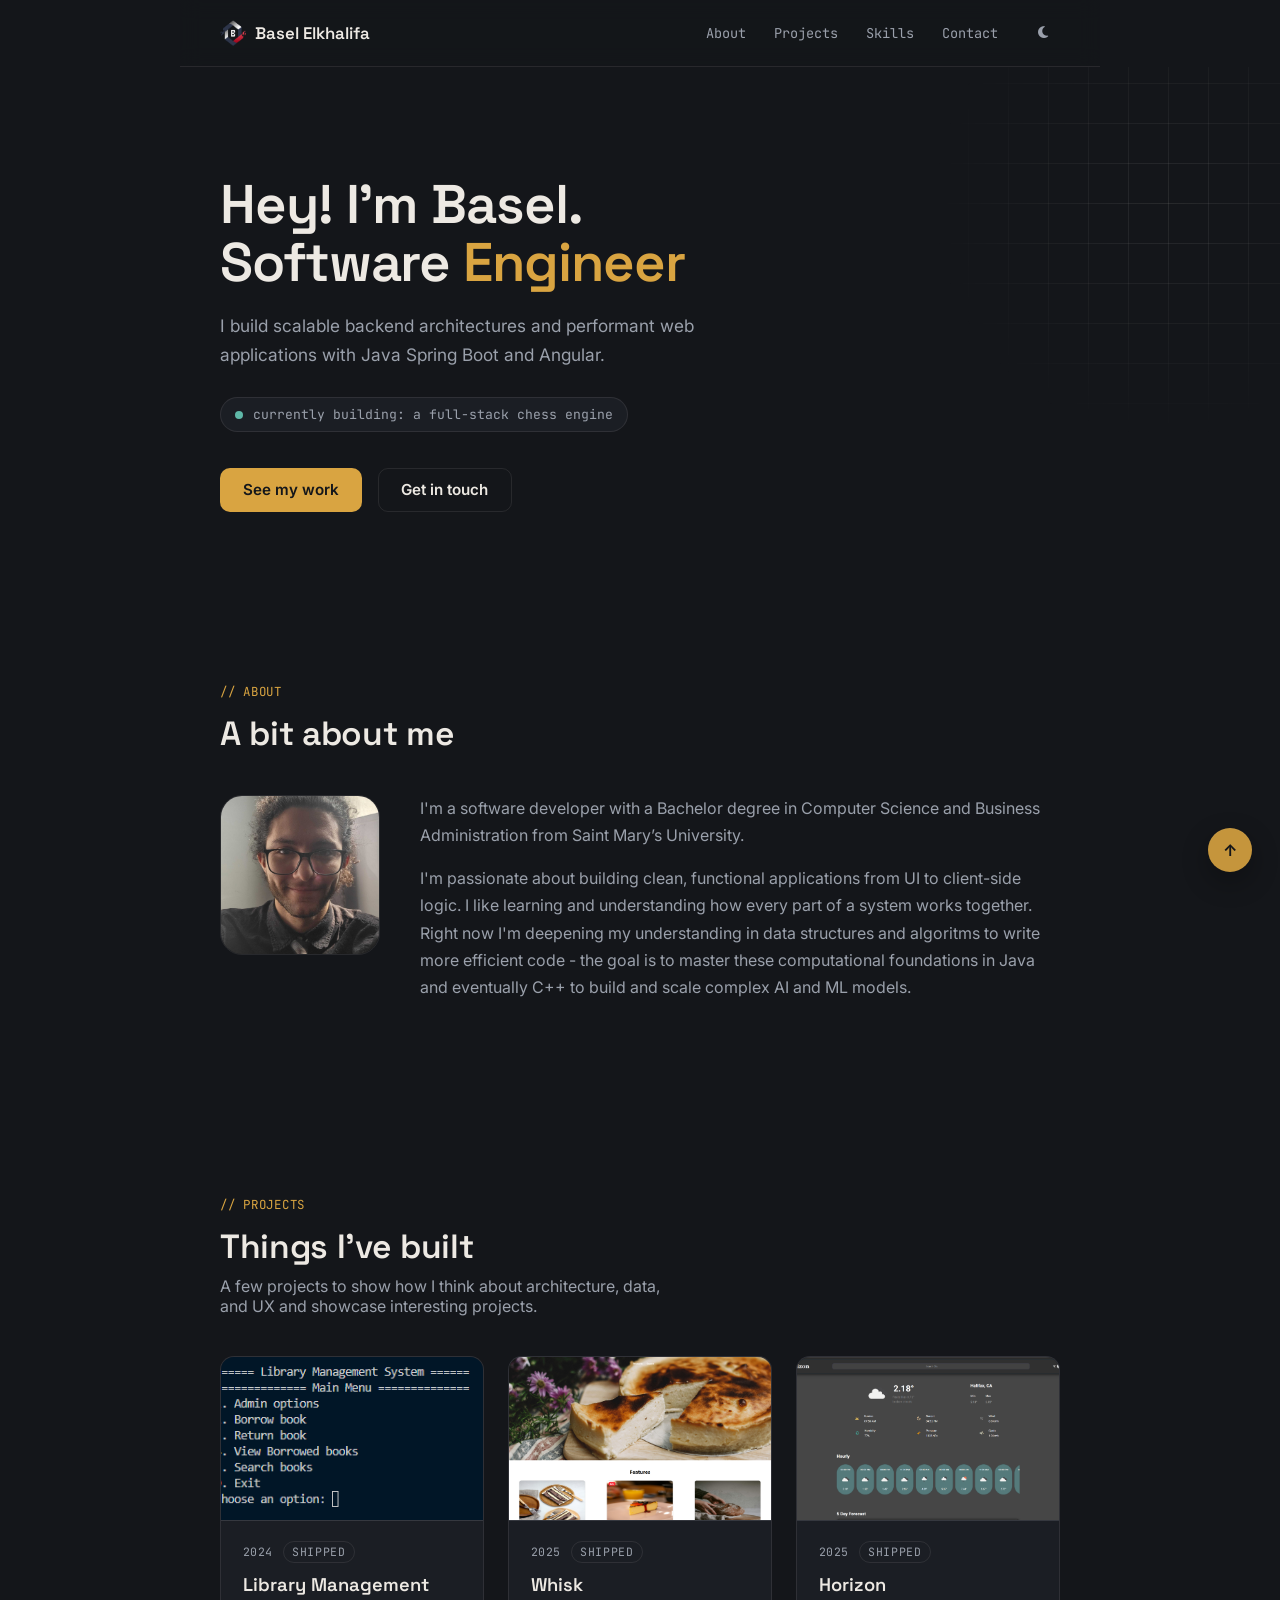
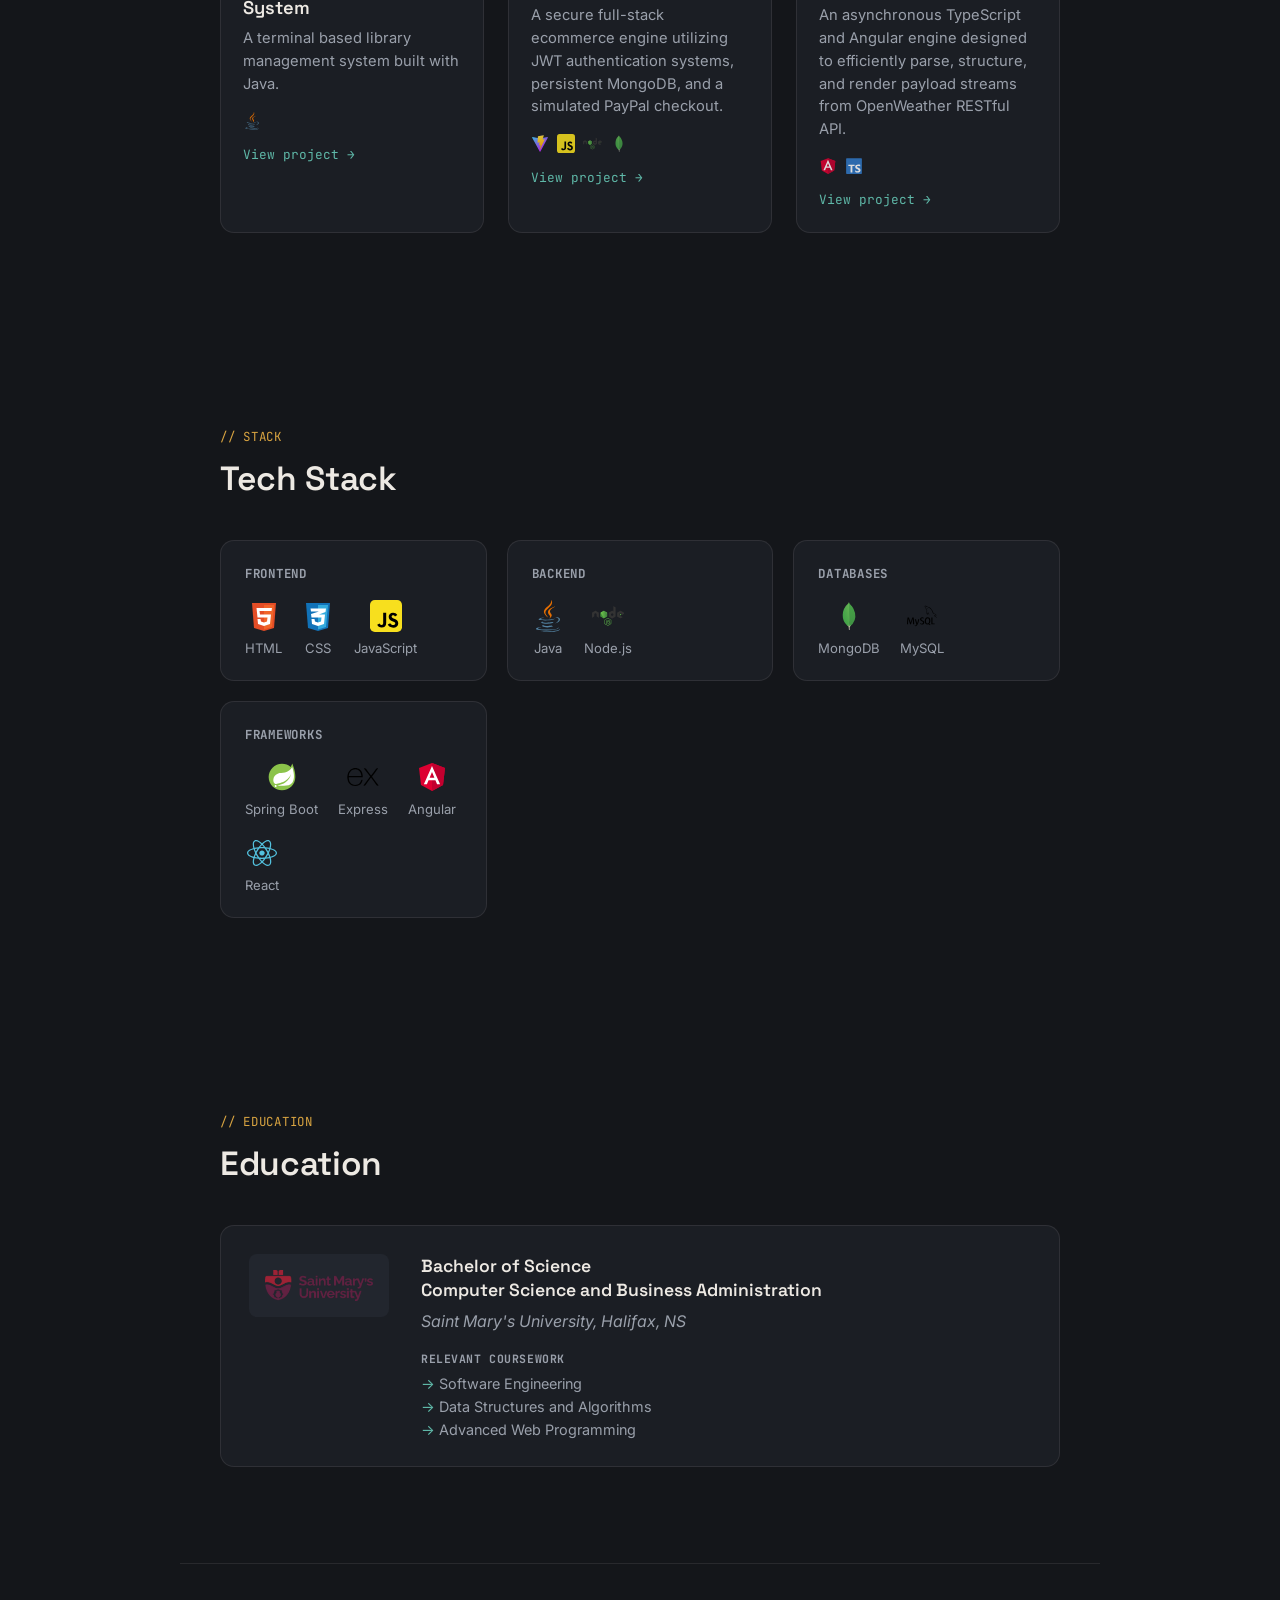
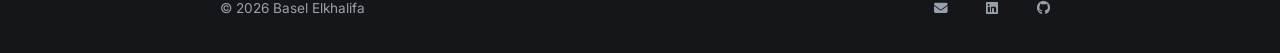
==== commit 0ece48d9: "updates" ====
--- a/index.html
+++ b/index.html
@@ -109,28 +109,10 @@
                   <p>JavaScript</p>
                 </div>
               </div>
-
-              <div class="framework">
-                <h3>Frameworks</h3>
-                <div class="skills-container">
-                  <div class="skill-card">
-                    <img src="images/svgs/angular.svg" alt="" />
-                    <p>Angular</p>
-                  </div>
-                  <div class="skill-card">
-                    <img src="images/svgs/react.svg" alt="" />
-                    <p>React</p>
-                  </div>
-                </div>
-              </div>
             </div>
             <div class="skill">
               <h3>Backend</h3>
               <div class="skills-container">
-                <div class="skill-card">
-                  <img src="images/svgs/python.svg" alt="" />
-                  <p>Python</p>
-                </div>
                 <div class="skill-card">
                   <img src="images/svgs/java.svg" alt="" />
                   <p>Java</p>
@@ -138,20 +120,6 @@
                 <div class="skill-card">
                   <img src="images/svgs/nodejs.svg" alt="" />
                   <p>Node.js</p>
-                </div>
-              </div>
-
-              <div class="framework">
-                <h3>Frameworks</h3>
-                <div class="skills-container">
-                  <div class="skill-card">
-                    <img src="images/svgs/springboot.svg" alt="" />
-                    <p>Spring Boot</p>
-                  </div>
-                  <div class="skill-card">
-                    <img src="images/svgs/express.svg" alt="" />
-                    <p>Express</p>
-                  </div>
                 </div>
               </div>
             </div>
@@ -169,10 +137,29 @@
                 </div>
               </div>
             </div>
-            
+            <div class="skill">
+              <h3>Frameworks</h3>
+              <div class="skills-container">
+                <div class="skill-card">
+                  <img src="images/svgs/springboot.svg" alt="" />
+                  <p>Spring Boot</p>
+                </div>
+                <div class="skill-card">
+                  <img src="images/svgs/express.svg" alt="" />
+                  <p>Express</p>
+                </div>
+                <div class="skill-card">
+                    <img src="images/svgs/angular.svg" alt="" />
+                    <p>Angular</p>
+                  </div>
+                  <div class="skill-card">
+                    <img src="images/svgs/react.svg" alt="" />
+                    <p>React</p>
+                  </div>
+              </div>
+            </div>
           </div>
         </div>
-        
       </section>
       
       <!-- education section -->
--- a/portfolio.css
+++ b/portfolio.css
@@ -1,6 +1,3 @@
-/* ===========================================================
-   Design tokens
-   =========================================================== */
 :root {
   color-scheme: dark;
   --color-bg: #14161a;
@@ -41,9 +38,6 @@
   --shadow-1: 0 1px 0 rgba(255, 255, 255, 0.6) inset, 0 10px 24px rgba(28, 31, 38, 0.08);
 }
 
-/* ===========================================================
-   Reset
-   =========================================================== */
 * {
   box-sizing: border-box;
   margin: 0;
@@ -144,9 +138,7 @@
   max-width: 46ch;
 }
 
-/* ===========================================================
-   Header
-   =========================================================== */
+/* Header */
 #header {
   position: sticky;
   top: 0;
@@ -246,9 +238,7 @@
   opacity: 1;
 }
 
-/* ===========================================================
-   Hero
-   =========================================================== */
+/* Hero */
 .home {
   position: relative;
   padding: clamp(4rem, 12vh, 7rem) 0 clamp(3rem, 8vh, 5rem);
@@ -368,9 +358,7 @@
   color: var(--color-accent);
 }
 
-/* ===========================================================
-   Reveal-on-scroll
-   =========================================================== */
+/* Reveal-on-scroll */
 .reveal {
   opacity: 0;
   transform: translateY(14px);
@@ -382,9 +370,7 @@
   transform: translateY(0);
 }
 
-/* ===========================================================
-   About
-   =========================================================== */
+/* About */
 .about-container {
   display: grid;
   grid-template-columns: 160px 1fr;
@@ -414,9 +400,7 @@
   font-weight: 600;
 }
 
-/* ===========================================================
-   Projects
-   =========================================================== */
+/* Projects */
 .project-container {
   display: grid;
   grid-template-columns: repeat(auto-fit, minmax(260px, 1fr));
@@ -562,9 +546,7 @@
   }
 }
 
-/* ===========================================================
-   Skills
-   =========================================================== */
+/* Skills */
 .skills {
   display: grid;
   grid-template-columns: repeat(auto-fit, minmax(220px, 1fr));
@@ -621,9 +603,7 @@
   margin-top: 1rem;
 }
 
-/* ===========================================================
-   Education
-   =========================================================== */
+/* Education */
 .edu-entry {
   display: grid;
   grid-template-columns: 140px 1fr;
@@ -684,9 +664,7 @@
   color: var(--color-accent-2);
 }
 
-/* ===========================================================
-   Footer
-   =========================================================== */
+/* Footer */
 footer {
   border-top: 1px solid var(--color-border);
   padding: 1.75rem var(--edge);
@@ -720,9 +698,7 @@
   background: var(--color-surface-2);
 }
 
-/* ===========================================================
-   Project detail page
-   =========================================================== */
+/* Project detail page */
 .back-link {
   display: inline-flex;
   align-items: center;
@@ -872,9 +848,7 @@
   font-weight: 600;
 }
 
-/* ===========================================================
-   Responsive
-   =========================================================== */
+/* Responsive */
 @media only screen and (max-width: 780px) {
 
   .about-container,
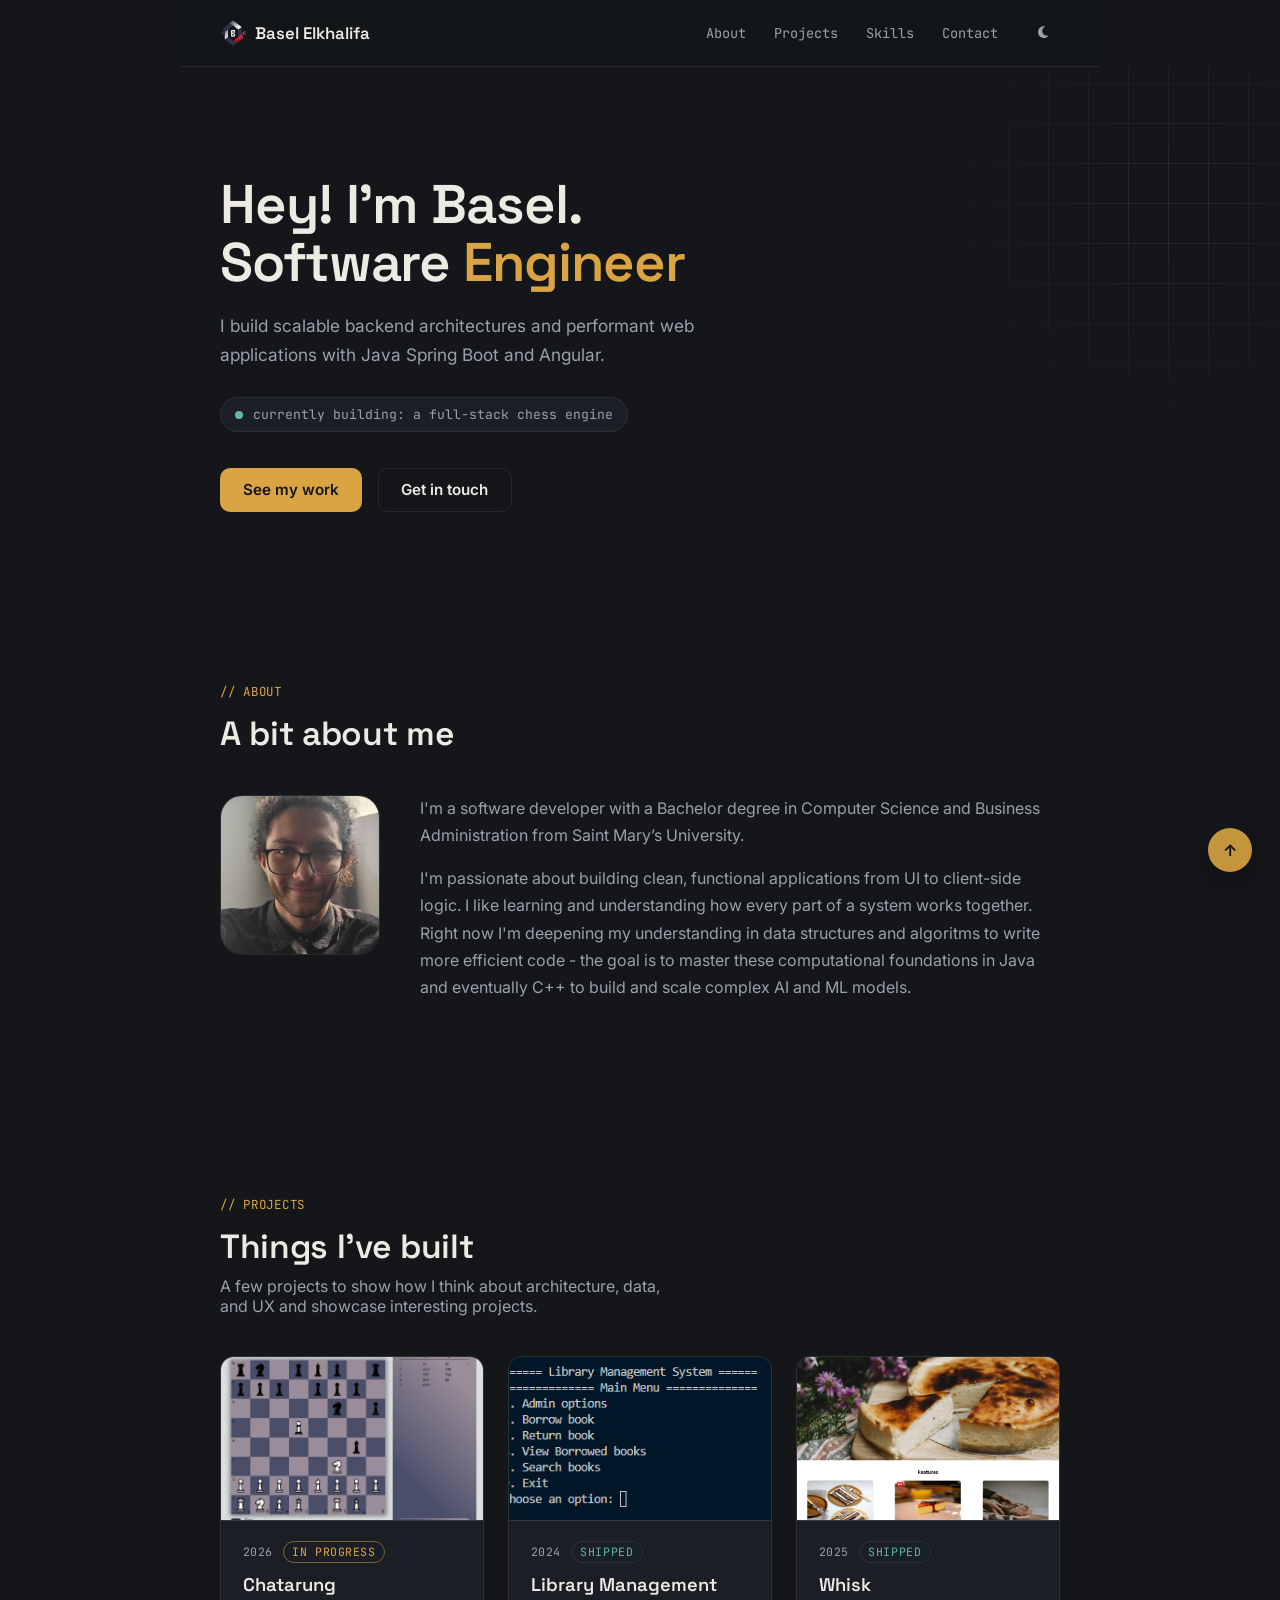
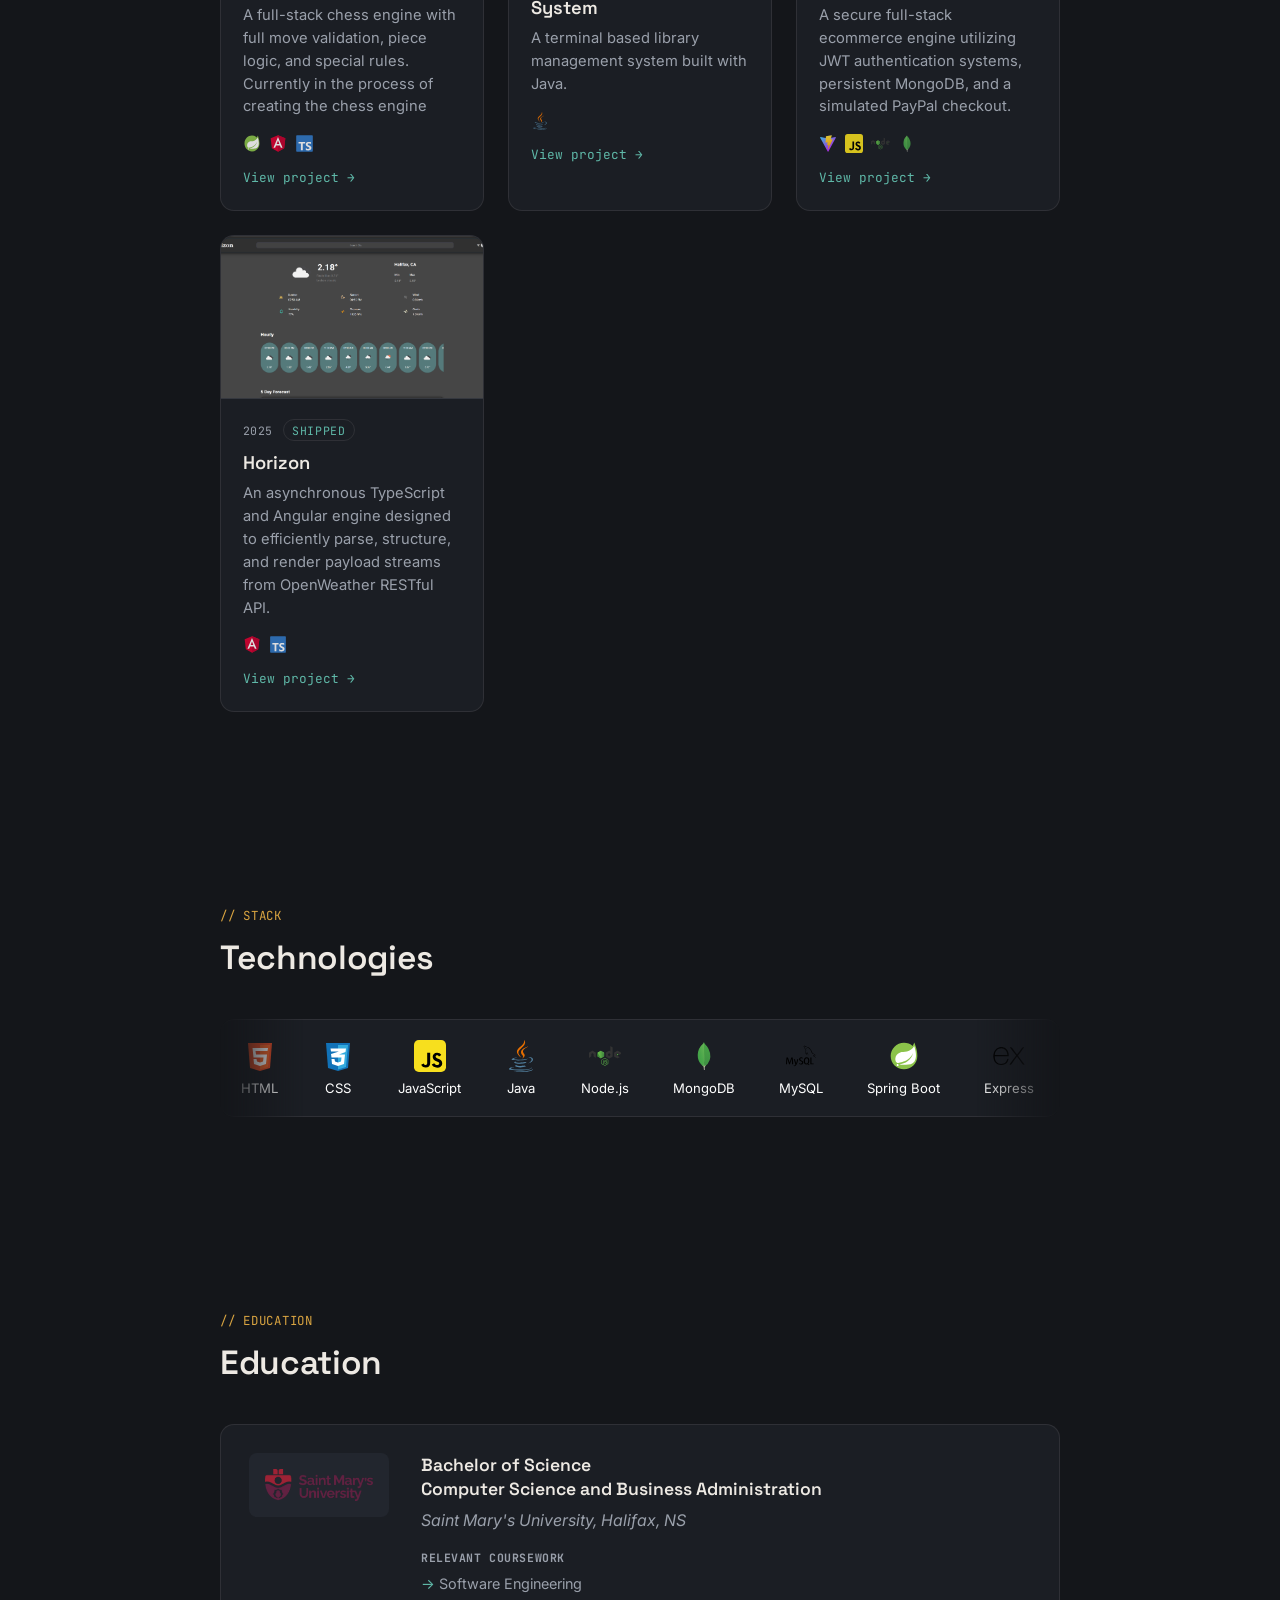
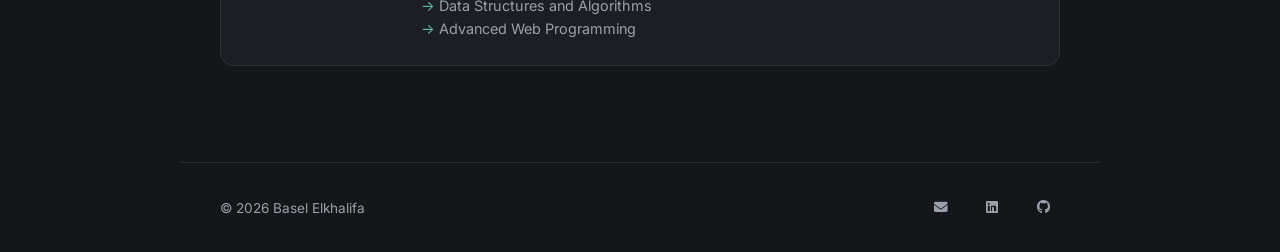
==== commit da071e76: "changed tech stack UI and added chess engine as an In Progress project" ====
--- a/index.html
+++ b/index.html
@@ -81,96 +81,125 @@
             <h2>Things I've built</h2>
             <p>A few projects to show how I think about architecture, data, and UX and showcase interesting projects.</p>
           </div>
+          
+          <div id="project-container" class="project-container" aria-live="polite"></div>
+        </section>
         
-        <div id="project-container" class="project-container" aria-live="polite"></div>
-      </section>
-      
-      <!-- skills section -->
-      <section class="skills-section" id="skills-section">
-        <div class="wrap">
-          <div class="section-head">
-            <span class="eyebrow">// stack</span>
-            <h2>Tech Stack</h2>
-          </div>
-          <div class="skills reveal">
-            <div class="skill">
-              <h3>Frontend</h3>
-              <div class="skills-container">
-                <div class="skill-card">
-                  <img src="images/svgs/html5.svg" alt="" />
-                  <p>HTML</p>
-                </div>
-                <div class="skill-card">
-                  <img src="images/svgs/css3.svg" alt="" />
-                  <p>CSS</p>
-                </div>
-                <div class="skill-card">
-                  <img src="images/svgs/javascript.svg" alt="" />
-                  <p>JavaScript</p>
-                </div>
+        <!-- skills section -->
+        <section class="skills-section" id="skills-section">
+          <div class="wrap">
+            <div class="section-head">
+              <span class="eyebrow">// stack</span>
+              <h2>Technologies</h2>
+            </div>
+            <div class="skills reveal">
+              <div class="skill">
+                <div>
+                  <span class="skill-card">
+                    <img src="images/svgs/html5.svg" alt="" />
+                    <p>HTML</p>
+                  </span>
+                  <span class="skill-card">
+                    <img src="images/svgs/css3.svg" alt="" />
+                    <p>CSS</p>
+                  </span>
+                  <span class="skill-card">
+                    <img src="images/svgs/javascript.svg" alt="" />
+                    <p>JavaScript</p>
+                  </span>
+                  <span class="skill-card">
+                    <img src="images/svgs/java.svg" alt="" />
+                    <p>Java</p>
+                  </span>
+                  <span class="skill-card">
+                    <img src="images/svgs/nodejs.svg" alt="" />
+                    <p>Node.js</p>
+                  </span>
+                  <span class="skill-card">
+                    <img src="images/svgs/mongodb.svg" alt="" />
+                    <p>MongoDB</p>
+                  </span>
+                  <span class="skill-card">
+                    <img src="images/svgs/mysql.svg" alt="" />
+                    <p>MySQL</p>
+                  </span>
+                  <span class="skill-card">
+                    <img src="images/svgs/springboot.svg" alt="" />
+                    <p>Spring Boot</p>
+                  </span>
+                    <span class="skill-card">
+                      <img src="images/svgs/express.svg" alt="" />
+                      <p>Express</p>
+                    </span>
+                    <span class="skill-card">
+                      <img src="images/svgs/angular.svg" alt="" />
+                      <p>Angular</p>
+                    </span>
+                    <span class="skill-card">
+                      <img src="images/svgs/react.svg" alt="" />
+                      <p>React</p>
+                </span>
               </div>
-            </div>
-            <div class="skill">
-              <h3>Backend</h3>
-              <div class="skills-container">
-                <div class="skill-card">
-                  <img src="images/svgs/java.svg" alt="" />
-                  <p>Java</p>
-                </div>
-                <div class="skill-card">
-                  <img src="images/svgs/nodejs.svg" alt="" />
-                  <p>Node.js</p>
-                </div>
+
+              <div>
+                  <span class="skill-card">
+                    <img src="images/svgs/html5.svg" alt="" />
+                    <p>HTML</p>
+                  </span>
+                  <span class="skill-card">
+                    <img src="images/svgs/css3.svg" alt="" />
+                    <p>CSS</p>
+                  </span>
+                  <span class="skill-card">
+                    <img src="images/svgs/javascript.svg" alt="" />
+                    <p>JavaScript</p>
+                  </span>
+                  <span class="skill-card">
+                    <img src="images/svgs/java.svg" alt="" />
+                    <p>Java</p>
+                  </span>
+                  <span class="skill-card">
+                    <img src="images/svgs/nodejs.svg" alt="" />
+                    <p>Node.js</p>
+                  </span>
+                  <span class="skill-card">
+                    <img src="images/svgs/mongodb.svg" alt="" />
+                    <p>MongoDB</p>
+                  </span>
+                  <span class="skill-card">
+                    <img src="images/svgs/mysql.svg" alt="" />
+                    <p>MySQL</p>
+                  </span>
+                  <span class="skill-card">
+                    <img src="images/svgs/springboot.svg" alt="" />
+                    <p>Spring Boot</p>
+                  </span>
+                    <span class="skill-card">
+                      <img src="images/svgs/express.svg" alt="" />
+                      <p>Express</p>
+                    </span>
+                    <span class="skill-card">
+                      <img src="images/svgs/angular.svg" alt="" />
+                      <p>Angular</p>
+                    </span>
+                    <span class="skill-card">
+                      <img src="images/svgs/react.svg" alt="" />
+                      <p>React</p>
+                </span>
               </div>
             </div>
-            
-            <div class="skill">
-              <h3>Databases</h3>
-              <div class="skills-container">
-                <div class="skill-card">
-                  <img src="images/svgs/mongodb.svg" alt="" />
-                  <p>MongoDB</p>
-                </div>
-                <div class="skill-card">
-                  <img src="images/svgs/mysql.svg" alt="" />
-                  <p>MySQL</p>
-                </div>
+          </div>
+        </section>
+          
+          <!-- education section -->
+          <section class="education" id="education">
+            <div class="wrap">
+              <div class="section-head">
+                <span class="eyebrow">// education</span>
+                <h2>Education</h2>
               </div>
-            </div>
-            <div class="skill">
-              <h3>Frameworks</h3>
-              <div class="skills-container">
-                <div class="skill-card">
-                  <img src="images/svgs/springboot.svg" alt="" />
-                  <p>Spring Boot</p>
-                </div>
-                <div class="skill-card">
-                  <img src="images/svgs/express.svg" alt="" />
-                  <p>Express</p>
-                </div>
-                <div class="skill-card">
-                    <img src="images/svgs/angular.svg" alt="" />
-                    <p>Angular</p>
-                  </div>
-                  <div class="skill-card">
-                    <img src="images/svgs/react.svg" alt="" />
-                    <p>React</p>
-                  </div>
-              </div>
-            </div>
-          </div>
-        </div>
-      </section>
-      
-      <!-- education section -->
-      <section class="education" id="education">
-        <div class="wrap">
-          <div class="section-head">
-            <span class="eyebrow">// education</span>
-            <h2>Education</h2>
-          </div>
-          <div class="edu-entry reveal">
-            <div class="edu-logo">
+              <div class="edu-entry reveal">
+                <div class="edu-logo">
               <img src="images/smu-logo.png" alt="" />
             </div>
             <div class="edu-details">
--- a/portfolio.css
+++ b/portfolio.css
@@ -448,6 +448,7 @@
 }
 
 .status-tag {
+  color: var(--color-accent-2);
   padding: 0.15rem 0.55rem;
   border-radius: 999px;
   border: 1px solid var(--color-border);
@@ -557,16 +558,37 @@
   background: var(--color-surface);
   border: 1px solid var(--color-border);
   border-radius: var(--radius-md);
-  padding: 1.5rem;
-}
-
-.skill h3 {
-  font-family: var(--font-mono);
-  font-size: 0.78rem;
-  text-transform: uppercase;
-  letter-spacing: 0.06em;
-  color: var(--color-text-dim);
-  margin-bottom: 1.1rem;
+
+  position: relative;
+  display: flex;
+  width: 100%;
+  overflow: hidden;
+
+  -webkit-mask-image: linear-gradient(90deg, transparent, #fff 10%, #fff 90%, transparent);
+}
+
+.skill div {
+  white-space: nowrap;
+  animation: animate 12s linear infinite;
+}
+
+.skill div span {
+  display: inline-flex;
+  margin: 10px;
+  padding: 10px;
+  border-radius: 5px;
+  color: #fff;
+  transition: 0.5s;
+}
+
+@keyframes animate {
+  0% {
+    transform: translateX(0);
+  }
+
+  100% {
+    transform: translateX(-100%);
+  }
 }
 
 .skills-container {
@@ -591,16 +613,9 @@
 }
 
 .skill-card:hover {
-  transform: translateY(-2px);
+  cursor: pointer;
+  transform: translateY(-4px);
   color: var(--color-text);
-}
-
-.framework {
-  background: var(--color-surface);
-  border: 1px dotted var(--color-border);
-  border-radius: var(--radius-md);
-  padding: 0.75rem;
-  margin-top: 1rem;
 }
 
 /* Education */
